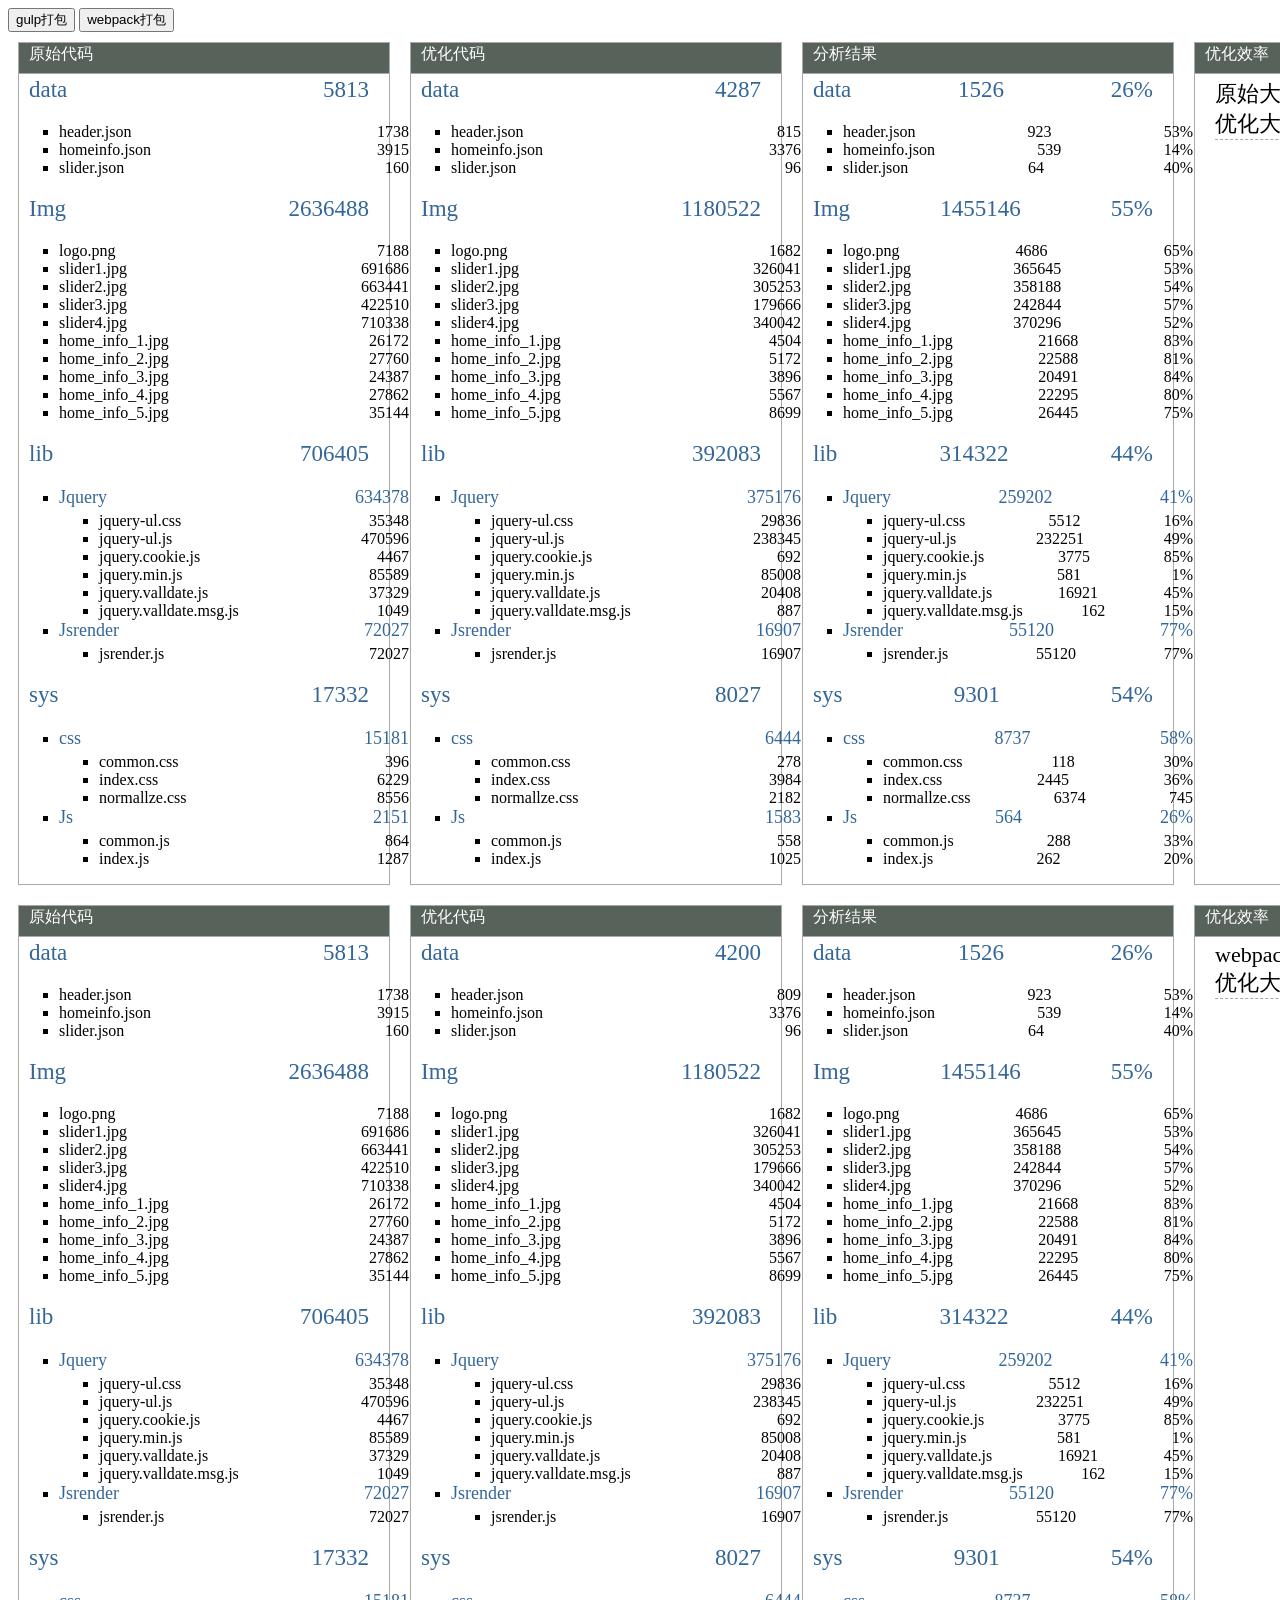
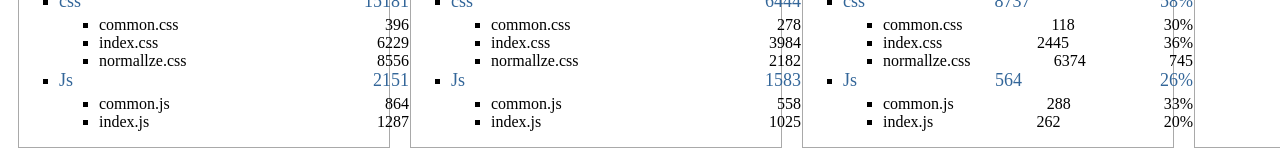
==== 实验11/2021212205093.html @ b8ae9e36 "Add files via upload" ====
<!DOCTYPE html>
<html lang="en">
<head>
	<meta charset="utf-8">
	<meta http-equiv="X-UA-Compatible" content="IE=edge">
	<meta name="viewport" content="width=device-width, initial-scale=1">
	<title>web作业</title>
	<!-- 新 Bootstrap 核心 CSS 文件 -->
	<link href="https://cdn.staticfile.org/twitter-bootstrap/3.3.7/css/bootstrap.min.css" rel="stylesheet">
	<!-- 自己的样式表 -->
	<link href="css/index.css" rel="stylesheet">
		
	<!-- jQuery文件。务必在bootstrap.min.js 之前引入 -->
	<script src="https://cdn.staticfile.org/jquery/2.1.1/jquery.min.js"></script>
		
	<!-- 最新的 Bootstrap 核心 JavaScript 文件 -->
	<script src="https://cdn.staticfile.org/twitter-bootstrap/3.3.7/js/bootstrap.min.js"></script>

</head>
<body>
	<div class="container">
			<div class="row">
				<button class="btn1 col-md-6 col-xs-6" id="m-btn">gulp打包</button>
		         <button class="btn2 col-md-6 col-xs-6" id="m-btn">webpack打包</button>
			</div>
		</div>
   <div class="g-index lab1">
   	    <!-- 原始代码 -->
   		<div class="m-index">
   			<div class="tl">
   				<p>原始代码</p>
   			</div>
   			<!-- data -->
   			<p class="mulu-tl">
   				<span>data</span>
   				<span>5813</span>
   			</p>
   			<ul class="mulu-1">
   				<li>
   					<span>header.json</span>
   					<span>1738</span>
   				</li>
   				<li>
  					<span>homeinfo.json</span>
  					<span>3915</span>
   				</li>
   				<li>
   					<span>slider.json</span>
  					<span>160</span>
   				</li>
   			</ul>
   			<!-- img -->
   			<p class="mulu-tl">
   				<span>Img</span>
   				<span>2636488</span>
   			</p>
   			<ul class="mulu-1">
   				<li>
   					<span>logo.png</span>
   					<span>7188</span>
   				</li>
   				<li>
  					<span>slider1.jpg</span>
  					<span>691686</span>
   				</li>
   				<li>
   					<span>slider2.jpg</span>
  					<span>663441</span>
   				</li>
   				<li>
  					<span>slider3.jpg</span>
  					<span>422510</span>
   				</li>
   				<li>
   					<span>slider4.jpg</span>
  					<span>710338</span>
   				</li>
   				<li>
  					<span>home_info_1.jpg</span>
  					<span>26172</span>
   				</li>
   				<li>
   					<span>home_info_2.jpg</span>
  					<span>27760</span>
   				</li>
   				<li>
   					<span>home_info_3.jpg</span>
  					<span>24387</span>
   				</li>
   				<li>
   					<span>home_info_4.jpg</span>
  					<span>27862</span>
   				</li>
   				<li>
   					<span>home_info_5.jpg</span>
  					<span>35144</span>
   				</li>
   			</ul>
   			<!-- lib -->
   			<p class="mulu-tl">
   				<span>lib</span>
   				<span>706405</span>
   			</p>
   			<!-- jquery -->
   			<ul class="mulu-1">   
   				<li>
   					<p class="mulu-tl2">
   					<span>Jquery</span>
   					<span>634378</span>
   					</p>
   				 <ul class="mulu-2">
   					<li>
   						<span>jquery-ul.css</span>
  						<span>35348</span>
   					</li>
   					<li>
   						<span>jquery-ul.js</span>
  						<span>470596</span>
   					</li>
   					<li>
   						<span>jquery.cookie.js</span>
  						<span>4467</span>
   					</li>
   					<li>
   						<span>jquery.min.js</span>
  						<span>85589</span>
   					</li>
   					<li>
   						<span>jquery.valldate.js</span>
  						<span>37329</span>
   					</li>
   					<li>
   						<span>jquery.valldate.msg.js</span>
  						<span>1049</span>
   					</li>
   				  </ul>
   				</li>
   				<li>
   					<!-- jsrender -->
   					<p class="mulu-tl2">
   						<span>Jsrender</span>
  						<span>72027</span>
   					</p>
   					<ul class="mulu-2">
   						<li>
   							<span>jsrender.js</span>
  							<span>72027</span>
   						</li>
   					</ul>
  					
   				</li>
   			</ul>
   			<!-- sys -->
   			<p class="mulu-tl">
   				<span>sys</span>
   				<span>17332</span>
   			</p>
   			<!-- css -->
   			<ul class="mulu-1">   
   				<li>
   					<p class="mulu-tl2">
   					<span>css</span>
   					<span>15181</span>
   					</p>
   				 <ul class="mulu-2">
   					<li>
   						<span>common.css</span>
  						<span>396</span>
   					</li>
   					<li>
   						<span>index.css</span>
  						<span>6229</span>
   					</li>
   					<li>
   						<span>normallze.css</span>
  						<span>8556</span>
   					</li>
   				  </ul>
   				</li>
   				<li>
   				<!-- js -->
   					<p class="mulu-tl2">
   						<span>Js</span>
  						<span>2151</span>
   					</p>
   					<ul class="mulu-2">
   						<li>
   							<span>common.js</span>
  							<span>864</span>
   						</li>
   						<li>
   							<span>index.js</span>
  							<span>1287</span>
   						</li>
   					</ul>
  					
   				</li>
   			</ul>
   		</div>
   		<!-- 优化代码 -->
   		<div class="m-index">
   			<div class="tl">
   				<p>优化代码</p>
   			</div>
   			<!-- data -->
   			<p class="mulu-tl">
   				<span>data</span>
   				<span>4287</span>
   			</p>
   			<ul class="mulu-1">
   				<li>
   					<span>header.json</span>
   					<span>815</span>
   				</li>
   				<li>
  					<span>homeinfo.json</span>
  					<span>3376</span>
   				</li>
   				<li>
   					<span>slider.json</span>
  					<span>96</span>
   				</li>
   			</ul>
   			<!-- img -->
   			<p class="mulu-tl">
   				<span>Img</span>
   				<span>1180522</span>
   			</p>
   			<ul class="mulu-1">
   				<li>
   					<span>logo.png</span>
   					<span>1682</span>
   				</li>
   				<li>
  					<span>slider1.jpg</span>
  					<span>326041</span>
   				</li>
   				<li>
   					<span>slider2.jpg</span>
  					<span>305253</span>
   				</li>
   				<li>
  					<span>slider3.jpg</span>
  					<span>179666</span>
   				</li>
   				<li>
   					<span>slider4.jpg</span>
  					<span>340042</span>
   				</li>
   				<li>
  					<span>home_info_1.jpg</span>
  					<span>4504</span>
   				</li>
   				<li>
   					<span>home_info_2.jpg</span>
  					<span>5172</span>
   				</li>
   				<li>
   					<span>home_info_3.jpg</span>
  					<span>3896</span>
   				</li>
   				<li>
   					<span>home_info_4.jpg</span>
  					<span>5567</span>
   				</li>
   				<li>
   					<span>home_info_5.jpg</span>
  					<span>8699</span>
   				</li>
   			</ul>
   			<!-- lib -->
   			<p class="mulu-tl">
   				<span>lib</span>
   				<span>392083</span>
   			</p>
   			<!-- jquery -->
   			<ul class="mulu-1">   
   				<li>
   					<p class="mulu-tl2">
   					<span>Jquery</span>
   					<span>375176</span>
   					</p>
   				 <ul class="mulu-2">
   					<li>
   						<span>jquery-ul.css</span>
  						<span>29836</span>
   					</li>
   					<li>
   						<span>jquery-ul.js</span>
  						<span>238345</span>
   					</li>
   					<li>
   						<span>jquery.cookie.js</span>
  						<span>692</span>
   					</li>
   					<li>
   						<span>jquery.min.js</span>
  						<span>85008</span>
   					</li>
   					<li>
   						<span>jquery.valldate.js</span>
  						<span>20408</span>
   					</li>
   					<li>
   						<span>jquery.valldate.msg.js</span>
  						<span>887</span>
   					</li>
   				  </ul>
   				</li>
   				<li>
   					<!-- jsrender -->
   					<p class="mulu-tl2">
   						<span>Jsrender</span>
  						<span>16907</span>
   					</p>
   					<ul class="mulu-2">
   						<li>
   							<span>jsrender.js</span>
  							<span>16907</span>
   						</li>
   					</ul>
  					
   				</li>
   			</ul>
   			<!-- sys -->
   			<p class="mulu-tl">
   				<span>sys</span>
   				<span>8027</span>
   			</p>
   			<!-- css -->
   			<ul class="mulu-1">   
   				<li>
   					<p class="mulu-tl2">
   					<span>css</span>
   					<span>6444</span>
   					</p>
   				 <ul class="mulu-2">
   					<li>
   						<span>common.css</span>
  						<span>278</span>
   					</li>
   					<li>
   						<span>index.css</span>
  						<span>3984</span>
   					</li>
   					<li>
   						<span>normallze.css</span>
  						<span>2182</span>
   					</li>
   				  </ul>
   				</li>
   				<li>
   				<!-- js -->
   					<p class="mulu-tl2">
   						<span>Js</span>
  						<span>1583</span>
   					</p>
   					<ul class="mulu-2">
   						<li>
   							<span>common.js</span>
  							<span>558</span>
   						</li>
   						<li>
   							<span>index.js</span>
  							<span>1025</span>
   						</li>
   					</ul>
  					
   				</li>
   			</ul>
   		</div>
   		<div class="m-index">
   			<div class="tl">
   				<p>分析结果</p>
   			</div>
   			<!-- data -->
   			<p class="mulu-tl">
   				<span>data</span>
   				<span>1526</span>
   				<span>26%</span>
   			</p>
   			<ul class="mulu-1">
   				<li>
   					<span>header.json</span>
  					<span>923</span>
  					<span>53%</span>
   				</li>
   				<li>
  					<span>homeinfo.json</span>
  					<span>539</span>
  					<span>14%</span>
   				</li>
   				<li>
   					<span>slider.json</span>
  					<span>64</span>
  					<span>40%</span>
   				</li>
   			</ul>
   			<!-- img -->
   			<p class="mulu-tl">
   				<span>Img</span>
   				<span>1455146</span>
   				<span>55%</span>
   			</p>
   			<ul class="mulu-1">
   				<li>
   					<span>logo.png</span>
   					<span>4686</span>
   					<span>65%</span>
   				</li>
   				<li>
  					<span>slider1.jpg</span>
  					<span>365645</span>
  					<span>53%</span>
   				</li>
   				<li>
   					<span>slider2.jpg</span>
  					<span>358188</span>
  					<span>54%</span>
   				</li>
   				<li>
  					<span>slider3.jpg</span>
  					<span>242844</span>
  					<span>57%</span>
   				</li>
   				<li>
   					<span>slider4.jpg</span>
  					<span>370296</span>
  					<span>52%</span>
   				</li>
   				<li>
  					<span>home_info_1.jpg</span>
  					<span>21668</span>
  					<span>83%</span>
   				</li>
   				<li>
   					<span>home_info_2.jpg</span>
  					<span>22588</span>
  					<span>81%</span>
   				</li>
   				<li>
   					<span>home_info_3.jpg</span>
  					<span>20491</span>
  					<span>84%</span>
   				</li>
   				<li>
   					<span>home_info_4.jpg</span>
  					<span>22295</span>
  					<span>80%</span>
   				</li>
   				<li>
   					<span>home_info_5.jpg</span>
  					<span>26445</span>
  					<span>75%</span>
   				</li>
   			</ul>
   			<!-- lib -->
   			<p class="mulu-tl">
   				<span>lib</span>
   				<span>314322</span>
   				<span>44%</span>
   			</p>
   			<!-- jquery -->
   			<ul class="mulu-1">   
   				<li>
   					<p class="mulu-tl2">
   					<span>Jquery</span>
   					<span>259202</span>
   					<span>41%</span>
   					</p>
   				 <ul class="mulu-2">
   					<li>
   						<span>jquery-ul.css</span>
  						<span>5512</span>
  						<span>16%</span>
   					</li>
   					<li>
   						<span>jquery-ul.js</span>
  						<span>232251</span>
  						<span>49%</span>
   					</li>
   					<li>
   						<span>jquery.cookie.js</span>
  						<span>3775</span>
  						<span>85%</span>
   					</li>
   					<li>
   						<span>jquery.min.js</span>
  						<span>581</span>
  						<span>1%</span>
   					</li>
   					<li>
   						<span>jquery.valldate.js</span>
  						<span>16921</span>
  						<span>45%</span>
   					</li>
   					<li>
   						<span>jquery.valldate.msg.js</span>
  						<span>162</span>
  						<span>15%</span>
   					</li>
   				  </ul>
   				</li>
   				<li>
   					<!-- jsrender -->
   					<p class="mulu-tl2">
   						<span>Jsrender</span>
  						<span>55120</span>
  						<span>77%</span>
   					</p>
   					<ul class="mulu-2">
   						<li>
   							<span>jsrender.js</span>
  							<span>55120</span>
  							<span>77%</span>
   						</li>
   					</ul>
  					
   				</li>
   			</ul>
   			<!-- sys -->
   			<p class="mulu-tl">
   				<span>sys</span>
   				<span>9301</span>
   				<span>54%</span>
   			</p>
   			<!-- css -->
   			<ul class="mulu-1">   
   				<li>
   					<p class="mulu-tl2">
   					<span>css</span>
   					<span>8737</span>
   					<span>58%</span>
   					</p>
   				 <ul class="mulu-2">
   					<li>
   						<span>common.css</span>
  						<span>118</span>
  						<span>30%</span>
   					</li>
   					<li>
   						<span>index.css</span>
  						<span>2445</span>
  						<span>36%</span>
   					</li>
   					<li>
   						<span>normallze.css</span>
  						<span>6374</span>
  						<span>745</span>
   					</li>
   				  </ul>
   				</li>
   				<li>
   				<!-- js -->
   					<p class="mulu-tl2">
   						<span>Js</span>
  						<span>564</span>
  						<span>26%</span>
   					</p>
   					<ul class="mulu-2">
   						<li>
   							<span>common.js</span>
  							<span>288</span>
  							<span>33%</span>
   						</li>
   						<li>
   							<span>index.js</span>
  							<span>262</span>
  							<span>20%</span>
   						</li>
   					</ul>
  					
   				</li>
   			</ul>
   		</div>
   		<div class="m-index">
   			<div class="tl">
   				<p>优化效率</p>
   			</div>
   			<div class="duibi">
   				<div>
   					<span>原始大小</span>
   					<span>3368819</span>
   				</div>
   				<div>
   					<span>优化大小</span>
   					<span>1587775</span>
   				</div>
   			</div>
   			<div class="baifenbi">
   				<p>53%</p>
   			</div>
   		</div>
   </div>
    <div class="g-index lab2">
   	    <!-- 原始代码 -->
   		<div class="m-index">
   			<div class="tl">
   				<p>原始代码</p>
   			</div>
   			<!-- data -->
   			<p class="mulu-tl">
   				<span>data</span>
   				<span>5813</span>
   			</p>
   			<ul class="mulu-1">
   				<li>
   					<span>header.json</span>
   					<span>1738</span>
   				</li>
   				<li>
  					<span>homeinfo.json</span>
  					<span>3915</span>
   				</li>
   				<li>
   					<span>slider.json</span>
  					<span>160</span>
   				</li>
   			</ul>
   			<!-- img -->
   			<p class="mulu-tl">
   				<span>Img</span>
   				<span>2636488</span>
   			</p>
   			<ul class="mulu-1">
   				<li>
   					<span>logo.png</span>
   					<span>7188</span>
   				</li>
   				<li>
  					<span>slider1.jpg</span>
  					<span>691686</span>
   				</li>
   				<li>
   					<span>slider2.jpg</span>
  					<span>663441</span>
   				</li>
   				<li>
  					<span>slider3.jpg</span>
  					<span>422510</span>
   				</li>
   				<li>
   					<span>slider4.jpg</span>
  					<span>710338</span>
   				</li>
   				<li>
  					<span>home_info_1.jpg</span>
  					<span>26172</span>
   				</li>
   				<li>
   					<span>home_info_2.jpg</span>
  					<span>27760</span>
   				</li>
   				<li>
   					<span>home_info_3.jpg</span>
  					<span>24387</span>
   				</li>
   				<li>
   					<span>home_info_4.jpg</span>
  					<span>27862</span>
   				</li>
   				<li>
   					<span>home_info_5.jpg</span>
  					<span>35144</span>
   				</li>
   			</ul>
   			<!-- lib -->
   			<p class="mulu-tl">
   				<span>lib</span>
   				<span>706405</span>
   			</p>
   			<!-- jquery -->
   			<ul class="mulu-1">   
   				<li>
   					<p class="mulu-tl2">
   					<span>Jquery</span>
   					<span>634378</span>
   					</p>
   				 <ul class="mulu-2">
   					<li>
   						<span>jquery-ul.css</span>
  						<span>35348</span>
   					</li>
   					<li>
   						<span>jquery-ul.js</span>
  						<span>470596</span>
   					</li>
   					<li>
   						<span>jquery.cookie.js</span>
  						<span>4467</span>
   					</li>
   					<li>
   						<span>jquery.min.js</span>
  						<span>85589</span>
   					</li>
   					<li>
   						<span>jquery.valldate.js</span>
  						<span>37329</span>
   					</li>
   					<li>
   						<span>jquery.valldate.msg.js</span>
  						<span>1049</span>
   					</li>
   				  </ul>
   				</li>
   				<li>
   					<!-- jsrender -->
   					<p class="mulu-tl2">
   						<span>Jsrender</span>
  						<span>72027</span>
   					</p>
   					<ul class="mulu-2">
   						<li>
   							<span>jsrender.js</span>
  							<span>72027</span>
   						</li>
   					</ul>
  					
   				</li>
   			</ul>
   			<!-- sys -->
   			<p class="mulu-tl">
   				<span>sys</span>
   				<span>17332</span>
   			</p>
   			<!-- css -->
   			<ul class="mulu-1">   
   				<li>
   					<p class="mulu-tl2">
   					<span>css</span>
   					<span>15181</span>
   					</p>
   				 <ul class="mulu-2">
   					<li>
   						<span>common.css</span>
  						<span>396</span>
   					</li>
   					<li>
   						<span>index.css</span>
  						<span>6229</span>
   					</li>
   					<li>
   						<span>normallze.css</span>
  						<span>8556</span>
   					</li>
   				  </ul>
   				</li>
   				<li>
   				<!-- js -->
   					<p class="mulu-tl2">
   						<span>Js</span>
  						<span>2151</span>
   					</p>
   					<ul class="mulu-2">
   						<li>
   							<span>common.js</span>
  							<span>864</span>
   						</li>
   						<li>
   							<span>index.js</span>
  							<span>1287</span>
   						</li>
   					</ul>
  					
   				</li>
   			</ul>
   		</div>
   		<!-- 优化代码 -->
   		<div class="m-index">
   			<div class="tl">
   				<p>优化代码</p>
   			</div>
   			<!-- data -->
   			<p class="mulu-tl">
   				<span>data</span>
   				<span>4200</span>
   			</p>
   			<ul class="mulu-1">
   				<li>
   					<span>header.json</span>
   					<span>809</span>
   				</li>
   				<li>
  					<span>homeinfo.json</span>
  					<span>3376</span>
   				</li>
   				<li>
   					<span>slider.json</span>
  					<span>96</span>
   				</li>
   			</ul>
   			<!-- img -->
   			<p class="mulu-tl">
   				<span>Img</span>
   				<span>1180522</span>
   			</p>
   			<ul class="mulu-1">
   				<li>
   					<span>logo.png</span>
   					<span>1682</span>
   				</li>
   				<li>
  					<span>slider1.jpg</span>
  					<span>326041</span>
   				</li>
   				<li>
   					<span>slider2.jpg</span>
  					<span>305253</span>
   				</li>
   				<li>
  					<span>slider3.jpg</span>
  					<span>179666</span>
   				</li>
   				<li>
   					<span>slider4.jpg</span>
  					<span>340042</span>
   				</li>
   				<li>
  					<span>home_info_1.jpg</span>
  					<span>4504</span>
   				</li>
   				<li>
   					<span>home_info_2.jpg</span>
  					<span>5172</span>
   				</li>
   				<li>
   					<span>home_info_3.jpg</span>
  					<span>3896</span>
   				</li>
   				<li>
   					<span>home_info_4.jpg</span>
  					<span>5567</span>
   				</li>
   				<li>
   					<span>home_info_5.jpg</span>
  					<span>8699</span>
   				</li>
   			</ul>
   			<!-- lib -->
   			<p class="mulu-tl">
   				<span>lib</span>
   				<span>392083</span>
   			</p>
   			<!-- jquery -->
   			<ul class="mulu-1">   
   				<li>
   					<p class="mulu-tl2">
   					<span>Jquery</span>
   					<span>375176</span>
   					</p>
   				 <ul class="mulu-2">
   					<li>
   						<span>jquery-ul.css</span>
  						<span>29836</span>
   					</li>
   					<li>
   						<span>jquery-ul.js</span>
  						<span>238345</span>
   					</li>
   					<li>
   						<span>jquery.cookie.js</span>
  						<span>692</span>
   					</li>
   					<li>
   						<span>jquery.min.js</span>
  						<span>85008</span>
   					</li>
   					<li>
   						<span>jquery.valldate.js</span>
  						<span>20408</span>
   					</li>
   					<li>
   						<span>jquery.valldate.msg.js</span>
  						<span>887</span>
   					</li>
   				  </ul>
   				</li>
   				<li>
   					<!-- jsrender -->
   					<p class="mulu-tl2">
   						<span>Jsrender</span>
  						<span>16907</span>
   					</p>
   					<ul class="mulu-2">
   						<li>
   							<span>jsrender.js</span>
  							<span>16907</span>
   						</li>
   					</ul>
  					
   				</li>
   			</ul>
   			<!-- sys -->
   			<p class="mulu-tl">
   				<span>sys</span>
   				<span>8027</span>
   			</p>
   			<!-- css -->
   			<ul class="mulu-1">   
   				<li>
   					<p class="mulu-tl2">
   					<span>css</span>
   					<span>6444</span>
   					</p>
   				 <ul class="mulu-2">
   					<li>
   						<span>common.css</span>
  						<span>278</span>
   					</li>
   					<li>
   						<span>index.css</span>
  						<span>3984</span>
   					</li>
   					<li>
   						<span>normallze.css</span>
  						<span>2182</span>
   					</li>
   				  </ul>
   				</li>
   				<li>
   				<!-- js -->
   					<p class="mulu-tl2">
   						<span>Js</span>
  						<span>1583</span>
   					</p>
   					<ul class="mulu-2">
   						<li>
   							<span>common.js</span>
  							<span>558</span>
   						</li>
   						<li>
   							<span>index.js</span>
  							<span>1025</span>
   						</li>
   					</ul>
  					
   				</li>
   			</ul>
   		</div>
   		<div class="m-index">
   			<div class="tl">
   				<p>分析结果</p>
   			</div>
   			<!-- data -->
   			<p class="mulu-tl">
   				<span>data</span>
   				<span>1526</span>
   				<span>26%</span>
   			</p>
   			<ul class="mulu-1">
   				<li>
   					<span>header.json</span>
  					<span>923</span>
  					<span>53%</span>
   				</li>
   				<li>
  					<span>homeinfo.json</span>
  					<span>539</span>
  					<span>14%</span>
   				</li>
   				<li>
   					<span>slider.json</span>
  					<span>64</span>
  					<span>40%</span>
   				</li>
   			</ul>
   			<!-- img -->
   			<p class="mulu-tl">
   				<span>Img</span>
   				<span>1455146</span>
   				<span>55%</span>
   			</p>
   			<ul class="mulu-1">
   				<li>
   					<span>logo.png</span>
   					<span>4686</span>
   					<span>65%</span>
   				</li>
   				<li>
  					<span>slider1.jpg</span>
  					<span>365645</span>
  					<span>53%</span>
   				</li>
   				<li>
   					<span>slider2.jpg</span>
  					<span>358188</span>
  					<span>54%</span>
   				</li>
   				<li>
  					<span>slider3.jpg</span>
  					<span>242844</span>
  					<span>57%</span>
   				</li>
   				<li>
   					<span>slider4.jpg</span>
  					<span>370296</span>
  					<span>52%</span>
   				</li>
   				<li>
  					<span>home_info_1.jpg</span>
  					<span>21668</span>
  					<span>83%</span>
   				</li>
   				<li>
   					<span>home_info_2.jpg</span>
  					<span>22588</span>
  					<span>81%</span>
   				</li>
   				<li>
   					<span>home_info_3.jpg</span>
  					<span>20491</span>
  					<span>84%</span>
   				</li>
   				<li>
   					<span>home_info_4.jpg</span>
  					<span>22295</span>
  					<span>80%</span>
   				</li>
   				<li>
   					<span>home_info_5.jpg</span>
  					<span>26445</span>
  					<span>75%</span>
   				</li>
   			</ul>
   			<!-- lib -->
   			<p class="mulu-tl">
   				<span>lib</span>
   				<span>314322</span>
   				<span>44%</span>
   			</p>
   			<!-- jquery -->
   			<ul class="mulu-1">   
   				<li>
   					<p class="mulu-tl2">
   					<span>Jquery</span>
   					<span>259202</span>
   					<span>41%</span>
   					</p>
   				 <ul class="mulu-2">
   					<li>
   						<span>jquery-ul.css</span>
  						<span>5512</span>
  						<span>16%</span>
   					</li>
   					<li>
   						<span>jquery-ul.js</span>
  						<span>232251</span>
  						<span>49%</span>
   					</li>
   					<li>
   						<span>jquery.cookie.js</span>
  						<span>3775</span>
  						<span>85%</span>
   					</li>
   					<li>
   						<span>jquery.min.js</span>
  						<span>581</span>
  						<span>1%</span>
   					</li>
   					<li>
   						<span>jquery.valldate.js</span>
  						<span>16921</span>
  						<span>45%</span>
   					</li>
   					<li>
   						<span>jquery.valldate.msg.js</span>
  						<span>162</span>
  						<span>15%</span>
   					</li>
   				  </ul>
   				</li>
   				<li>
   					<!-- jsrender -->
   					<p class="mulu-tl2">
   						<span>Jsrender</span>
  						<span>55120</span>
  						<span>77%</span>
   					</p>
   					<ul class="mulu-2">
   						<li>
   							<span>jsrender.js</span>
  							<span>55120</span>
  							<span>77%</span>
   						</li>
   					</ul>
  					
   				</li>
   			</ul>
   			<!-- sys -->
   			<p class="mulu-tl">
   				<span>sys</span>
   				<span>9301</span>
   				<span>54%</span>
   			</p>
   			<!-- css -->
   			<ul class="mulu-1">   
   				<li>
   					<p class="mulu-tl2">
   					<span>css</span>
   					<span>8737</span>
   					<span>58%</span>
   					</p>
   				 <ul class="mulu-2">
   					<li>
   						<span>common.css</span>
  						<span>118</span>
  						<span>30%</span>
   					</li>
   					<li>
   						<span>index.css</span>
  						<span>2445</span>
  						<span>36%</span>
   					</li>
   					<li>
   						<span>normallze.css</span>
  						<span>6374</span>
  						<span>745</span>
   					</li>
   				  </ul>
   				</li>
   				<li>
   				<!-- js -->
   					<p class="mulu-tl2">
   						<span>Js</span>
  						<span>564</span>
  						<span>26%</span>
   					</p>
   					<ul class="mulu-2">
   						<li>
   							<span>common.js</span>
  							<span>288</span>
  							<span>33%</span>
   						</li>
   						<li>
   							<span>index.js</span>
  							<span>262</span>
  							<span>20%</span>
   						</li>
   					</ul>
  					
   				</li>
   			</ul>
   		</div>
   		<div class="m-index">
   			<div class="tl">
   				<p>优化效率</p>
   			</div>
   			<div class="duibi">
   				<div>
   					<span>webpack</span>
   					<span>3368819</span>
   				</div>
   				<div>
   					<span>优化大小</span>
   					<span>158756</span>
   				</div>
   			</div>
   			<div class="baifenbi">
   				<p>59%</p>
   			</div>
   		</div>
   </div>
    <script src="js/index.js"></script>
</body>
</html>
---- 实验11/css/index.css ----
@charset "UTF-8";
/**
 * 
 * @authors Your Name (you@example.org)
 * @date    2022-02-28 09:40:08
 * @version $Id$
 */

/*从上到下优先级递减*/

.g-index{
    display: flex;
    flex-direction: row;
}

.g-index>div{
    display: flex;
    flex-direction: column;
    width: 370px;
    border: 1px solid darkgrey;
    margin: 10px;
}

.tl{
    display: flex;
    align-items: center;
    height: 30px;
    color: white;
    background-color: #57625A;
    border-bottom: 1px solid darkgrey;
}

.tl>p{
    margin-left: 10px;
    margin-top: 8px;
}
.mulu-tl{
    height: 0px;
    width: 340px;
    margin: 3px 0 30px 10px;
    color: #336699;
    font-size: 23px;
    text-align-last: justify;
}



.mulu-tl2{
    margin-top: 0px;
    margin-bottom: 25px;
    height: 0px;
    color: #336699;
    font-size: 18px;
    text-align-last: justify;
}

ul.mulu-1{
    list-style-type:square;
    text-align-last: justify;
    width: 350px;
}



.mulu-2{
    list-style-type:square;
    text-align-last: justify;
    width: 310px;
}


.duibi{
    width: 300px;
    margin: 5px 0 0 20px;
    border-bottom: dashed 1px darkgrey;
    display: flex;
    flex-direction: column;
    align-items: center;/*垂直方向的对齐方式*/
    justify-content: center;/*默认从左到右居中。这里从上到下*/
}
.duibi>div{
    width: 300px;
    display: flex;
    justify-content: space-between;
}
.duibi>div>span{
    font-size: 22px;
}
.baifenbi>p{
    font-size: 60px;
    color: red;
    margin: 5px 0 0 210px;
}
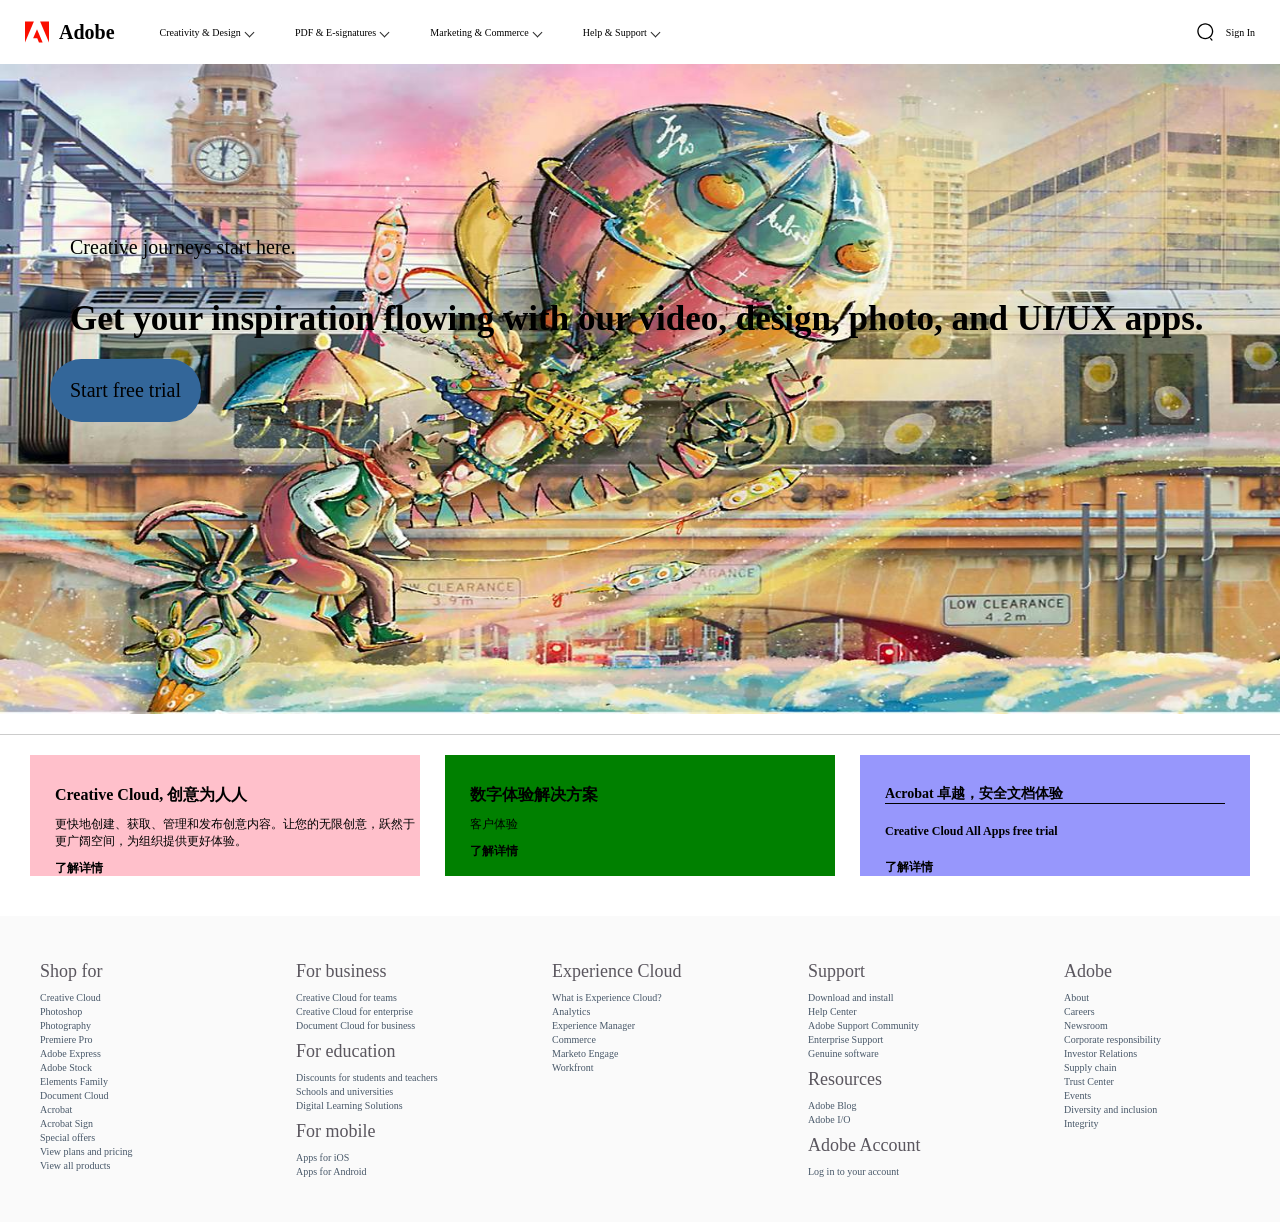
==== commit 915dc3f9: "Add files via upload" ====
--- a/实验11/2021212205093.html
+++ b/实验11/2021212205093.html
@@ -1,1165 +1,181 @@
 <!DOCTYPE html>
 <html lang="en">
 <head>
-	<meta charset="utf-8">
-	<meta http-equiv="X-UA-Compatible" content="IE=edge">
-	<meta name="viewport" content="width=device-width, initial-scale=1">
-	<title>web作业</title>
-	<!-- 新 Bootstrap 核心 CSS 文件 -->
-	<link href="https://cdn.staticfile.org/twitter-bootstrap/3.3.7/css/bootstrap.min.css" rel="stylesheet">
-	<!-- 自己的样式表 -->
-	<link href="css/index.css" rel="stylesheet">
-		
-	<!-- jQuery文件。务必在bootstrap.min.js 之前引入 -->
-	<script src="https://cdn.staticfile.org/jquery/2.1.1/jquery.min.js"></script>
-		
-	<!-- 最新的 Bootstrap 核心 JavaScript 文件 -->
-	<script src="https://cdn.staticfile.org/twitter-bootstrap/3.3.7/js/bootstrap.min.js"></script>
-
+    <meta charset="UTF-8">
+    <link href="css/index.css" rel="stylesheet">
+    <meta name="viewport" content="width=device-width, initial-scale=1.0">
+    <title>myadobe</title>
 </head>
 <body>
-	<div class="container">
-			<div class="row">
-				<button class="btn1 col-md-6 col-xs-6" id="m-btn">gulp打包</button>
-		         <button class="btn2 col-md-6 col-xs-6" id="m-btn">webpack打包</button>
-			</div>
-		</div>
-   <div class="g-index lab1">
-   	    <!-- 原始代码 -->
-   		<div class="m-index">
-   			<div class="tl">
-   				<p>原始代码</p>
-   			</div>
-   			<!-- data -->
-   			<p class="mulu-tl">
-   				<span>data</span>
-   				<span>5813</span>
-   			</p>
-   			<ul class="mulu-1">
-   				<li>
-   					<span>header.json</span>
-   					<span>1738</span>
-   				</li>
-   				<li>
-  					<span>homeinfo.json</span>
-  					<span>3915</span>
-   				</li>
-   				<li>
-   					<span>slider.json</span>
-  					<span>160</span>
-   				</li>
-   			</ul>
-   			<!-- img -->
-   			<p class="mulu-tl">
-   				<span>Img</span>
-   				<span>2636488</span>
-   			</p>
-   			<ul class="mulu-1">
-   				<li>
-   					<span>logo.png</span>
-   					<span>7188</span>
-   				</li>
-   				<li>
-  					<span>slider1.jpg</span>
-  					<span>691686</span>
-   				</li>
-   				<li>
-   					<span>slider2.jpg</span>
-  					<span>663441</span>
-   				</li>
-   				<li>
-  					<span>slider3.jpg</span>
-  					<span>422510</span>
-   				</li>
-   				<li>
-   					<span>slider4.jpg</span>
-  					<span>710338</span>
-   				</li>
-   				<li>
-  					<span>home_info_1.jpg</span>
-  					<span>26172</span>
-   				</li>
-   				<li>
-   					<span>home_info_2.jpg</span>
-  					<span>27760</span>
-   				</li>
-   				<li>
-   					<span>home_info_3.jpg</span>
-  					<span>24387</span>
-   				</li>
-   				<li>
-   					<span>home_info_4.jpg</span>
-  					<span>27862</span>
-   				</li>
-   				<li>
-   					<span>home_info_5.jpg</span>
-  					<span>35144</span>
-   				</li>
-   			</ul>
-   			<!-- lib -->
-   			<p class="mulu-tl">
-   				<span>lib</span>
-   				<span>706405</span>
-   			</p>
-   			<!-- jquery -->
-   			<ul class="mulu-1">   
-   				<li>
-   					<p class="mulu-tl2">
-   					<span>Jquery</span>
-   					<span>634378</span>
-   					</p>
-   				 <ul class="mulu-2">
-   					<li>
-   						<span>jquery-ul.css</span>
-  						<span>35348</span>
-   					</li>
-   					<li>
-   						<span>jquery-ul.js</span>
-  						<span>470596</span>
-   					</li>
-   					<li>
-   						<span>jquery.cookie.js</span>
-  						<span>4467</span>
-   					</li>
-   					<li>
-   						<span>jquery.min.js</span>
-  						<span>85589</span>
-   					</li>
-   					<li>
-   						<span>jquery.valldate.js</span>
-  						<span>37329</span>
-   					</li>
-   					<li>
-   						<span>jquery.valldate.msg.js</span>
-  						<span>1049</span>
-   					</li>
-   				  </ul>
-   				</li>
-   				<li>
-   					<!-- jsrender -->
-   					<p class="mulu-tl2">
-   						<span>Jsrender</span>
-  						<span>72027</span>
-   					</p>
-   					<ul class="mulu-2">
-   						<li>
-   							<span>jsrender.js</span>
-  							<span>72027</span>
-   						</li>
-   					</ul>
-  					
-   				</li>
-   			</ul>
-   			<!-- sys -->
-   			<p class="mulu-tl">
-   				<span>sys</span>
-   				<span>17332</span>
-   			</p>
-   			<!-- css -->
-   			<ul class="mulu-1">   
-   				<li>
-   					<p class="mulu-tl2">
-   					<span>css</span>
-   					<span>15181</span>
-   					</p>
-   				 <ul class="mulu-2">
-   					<li>
-   						<span>common.css</span>
-  						<span>396</span>
-   					</li>
-   					<li>
-   						<span>index.css</span>
-  						<span>6229</span>
-   					</li>
-   					<li>
-   						<span>normallze.css</span>
-  						<span>8556</span>
-   					</li>
-   				  </ul>
-   				</li>
-   				<li>
-   				<!-- js -->
-   					<p class="mulu-tl2">
-   						<span>Js</span>
-  						<span>2151</span>
-   					</p>
-   					<ul class="mulu-2">
-   						<li>
-   							<span>common.js</span>
-  							<span>864</span>
-   						</li>
-   						<li>
-   							<span>index.js</span>
-  							<span>1287</span>
-   						</li>
-   					</ul>
-  					
-   				</li>
-   			</ul>
-   		</div>
-   		<!-- 优化代码 -->
-   		<div class="m-index">
-   			<div class="tl">
-   				<p>优化代码</p>
-   			</div>
-   			<!-- data -->
-   			<p class="mulu-tl">
-   				<span>data</span>
-   				<span>4287</span>
-   			</p>
-   			<ul class="mulu-1">
-   				<li>
-   					<span>header.json</span>
-   					<span>815</span>
-   				</li>
-   				<li>
-  					<span>homeinfo.json</span>
-  					<span>3376</span>
-   				</li>
-   				<li>
-   					<span>slider.json</span>
-  					<span>96</span>
-   				</li>
-   			</ul>
-   			<!-- img -->
-   			<p class="mulu-tl">
-   				<span>Img</span>
-   				<span>1180522</span>
-   			</p>
-   			<ul class="mulu-1">
-   				<li>
-   					<span>logo.png</span>
-   					<span>1682</span>
-   				</li>
-   				<li>
-  					<span>slider1.jpg</span>
-  					<span>326041</span>
-   				</li>
-   				<li>
-   					<span>slider2.jpg</span>
-  					<span>305253</span>
-   				</li>
-   				<li>
-  					<span>slider3.jpg</span>
-  					<span>179666</span>
-   				</li>
-   				<li>
-   					<span>slider4.jpg</span>
-  					<span>340042</span>
-   				</li>
-   				<li>
-  					<span>home_info_1.jpg</span>
-  					<span>4504</span>
-   				</li>
-   				<li>
-   					<span>home_info_2.jpg</span>
-  					<span>5172</span>
-   				</li>
-   				<li>
-   					<span>home_info_3.jpg</span>
-  					<span>3896</span>
-   				</li>
-   				<li>
-   					<span>home_info_4.jpg</span>
-  					<span>5567</span>
-   				</li>
-   				<li>
-   					<span>home_info_5.jpg</span>
-  					<span>8699</span>
-   				</li>
-   			</ul>
-   			<!-- lib -->
-   			<p class="mulu-tl">
-   				<span>lib</span>
-   				<span>392083</span>
-   			</p>
-   			<!-- jquery -->
-   			<ul class="mulu-1">   
-   				<li>
-   					<p class="mulu-tl2">
-   					<span>Jquery</span>
-   					<span>375176</span>
-   					</p>
-   				 <ul class="mulu-2">
-   					<li>
-   						<span>jquery-ul.css</span>
-  						<span>29836</span>
-   					</li>
-   					<li>
-   						<span>jquery-ul.js</span>
-  						<span>238345</span>
-   					</li>
-   					<li>
-   						<span>jquery.cookie.js</span>
-  						<span>692</span>
-   					</li>
-   					<li>
-   						<span>jquery.min.js</span>
-  						<span>85008</span>
-   					</li>
-   					<li>
-   						<span>jquery.valldate.js</span>
-  						<span>20408</span>
-   					</li>
-   					<li>
-   						<span>jquery.valldate.msg.js</span>
-  						<span>887</span>
-   					</li>
-   				  </ul>
-   				</li>
-   				<li>
-   					<!-- jsrender -->
-   					<p class="mulu-tl2">
-   						<span>Jsrender</span>
-  						<span>16907</span>
-   					</p>
-   					<ul class="mulu-2">
-   						<li>
-   							<span>jsrender.js</span>
-  							<span>16907</span>
-   						</li>
-   					</ul>
-  					
-   				</li>
-   			</ul>
-   			<!-- sys -->
-   			<p class="mulu-tl">
-   				<span>sys</span>
-   				<span>8027</span>
-   			</p>
-   			<!-- css -->
-   			<ul class="mulu-1">   
-   				<li>
-   					<p class="mulu-tl2">
-   					<span>css</span>
-   					<span>6444</span>
-   					</p>
-   				 <ul class="mulu-2">
-   					<li>
-   						<span>common.css</span>
-  						<span>278</span>
-   					</li>
-   					<li>
-   						<span>index.css</span>
-  						<span>3984</span>
-   					</li>
-   					<li>
-   						<span>normallze.css</span>
-  						<span>2182</span>
-   					</li>
-   				  </ul>
-   				</li>
-   				<li>
-   				<!-- js -->
-   					<p class="mulu-tl2">
-   						<span>Js</span>
-  						<span>1583</span>
-   					</p>
-   					<ul class="mulu-2">
-   						<li>
-   							<span>common.js</span>
-  							<span>558</span>
-   						</li>
-   						<li>
-   							<span>index.js</span>
-  							<span>1025</span>
-   						</li>
-   					</ul>
-  					
-   				</li>
-   			</ul>
-   		</div>
-   		<div class="m-index">
-   			<div class="tl">
-   				<p>分析结果</p>
-   			</div>
-   			<!-- data -->
-   			<p class="mulu-tl">
-   				<span>data</span>
-   				<span>1526</span>
-   				<span>26%</span>
-   			</p>
-   			<ul class="mulu-1">
-   				<li>
-   					<span>header.json</span>
-  					<span>923</span>
-  					<span>53%</span>
-   				</li>
-   				<li>
-  					<span>homeinfo.json</span>
-  					<span>539</span>
-  					<span>14%</span>
-   				</li>
-   				<li>
-   					<span>slider.json</span>
-  					<span>64</span>
-  					<span>40%</span>
-   				</li>
-   			</ul>
-   			<!-- img -->
-   			<p class="mulu-tl">
-   				<span>Img</span>
-   				<span>1455146</span>
-   				<span>55%</span>
-   			</p>
-   			<ul class="mulu-1">
-   				<li>
-   					<span>logo.png</span>
-   					<span>4686</span>
-   					<span>65%</span>
-   				</li>
-   				<li>
-  					<span>slider1.jpg</span>
-  					<span>365645</span>
-  					<span>53%</span>
-   				</li>
-   				<li>
-   					<span>slider2.jpg</span>
-  					<span>358188</span>
-  					<span>54%</span>
-   				</li>
-   				<li>
-  					<span>slider3.jpg</span>
-  					<span>242844</span>
-  					<span>57%</span>
-   				</li>
-   				<li>
-   					<span>slider4.jpg</span>
-  					<span>370296</span>
-  					<span>52%</span>
-   				</li>
-   				<li>
-  					<span>home_info_1.jpg</span>
-  					<span>21668</span>
-  					<span>83%</span>
-   				</li>
-   				<li>
-   					<span>home_info_2.jpg</span>
-  					<span>22588</span>
-  					<span>81%</span>
-   				</li>
-   				<li>
-   					<span>home_info_3.jpg</span>
-  					<span>20491</span>
-  					<span>84%</span>
-   				</li>
-   				<li>
-   					<span>home_info_4.jpg</span>
-  					<span>22295</span>
-  					<span>80%</span>
-   				</li>
-   				<li>
-   					<span>home_info_5.jpg</span>
-  					<span>26445</span>
-  					<span>75%</span>
-   				</li>
-   			</ul>
-   			<!-- lib -->
-   			<p class="mulu-tl">
-   				<span>lib</span>
-   				<span>314322</span>
-   				<span>44%</span>
-   			</p>
-   			<!-- jquery -->
-   			<ul class="mulu-1">   
-   				<li>
-   					<p class="mulu-tl2">
-   					<span>Jquery</span>
-   					<span>259202</span>
-   					<span>41%</span>
-   					</p>
-   				 <ul class="mulu-2">
-   					<li>
-   						<span>jquery-ul.css</span>
-  						<span>5512</span>
-  						<span>16%</span>
-   					</li>
-   					<li>
-   						<span>jquery-ul.js</span>
-  						<span>232251</span>
-  						<span>49%</span>
-   					</li>
-   					<li>
-   						<span>jquery.cookie.js</span>
-  						<span>3775</span>
-  						<span>85%</span>
-   					</li>
-   					<li>
-   						<span>jquery.min.js</span>
-  						<span>581</span>
-  						<span>1%</span>
-   					</li>
-   					<li>
-   						<span>jquery.valldate.js</span>
-  						<span>16921</span>
-  						<span>45%</span>
-   					</li>
-   					<li>
-   						<span>jquery.valldate.msg.js</span>
-  						<span>162</span>
-  						<span>15%</span>
-   					</li>
-   				  </ul>
-   				</li>
-   				<li>
-   					<!-- jsrender -->
-   					<p class="mulu-tl2">
-   						<span>Jsrender</span>
-  						<span>55120</span>
-  						<span>77%</span>
-   					</p>
-   					<ul class="mulu-2">
-   						<li>
-   							<span>jsrender.js</span>
-  							<span>55120</span>
-  							<span>77%</span>
-   						</li>
-   					</ul>
-  					
-   				</li>
-   			</ul>
-   			<!-- sys -->
-   			<p class="mulu-tl">
-   				<span>sys</span>
-   				<span>9301</span>
-   				<span>54%</span>
-   			</p>
-   			<!-- css -->
-   			<ul class="mulu-1">   
-   				<li>
-   					<p class="mulu-tl2">
-   					<span>css</span>
-   					<span>8737</span>
-   					<span>58%</span>
-   					</p>
-   				 <ul class="mulu-2">
-   					<li>
-   						<span>common.css</span>
-  						<span>118</span>
-  						<span>30%</span>
-   					</li>
-   					<li>
-   						<span>index.css</span>
-  						<span>2445</span>
-  						<span>36%</span>
-   					</li>
-   					<li>
-   						<span>normallze.css</span>
-  						<span>6374</span>
-  						<span>745</span>
-   					</li>
-   				  </ul>
-   				</li>
-   				<li>
-   				<!-- js -->
-   					<p class="mulu-tl2">
-   						<span>Js</span>
-  						<span>564</span>
-  						<span>26%</span>
-   					</p>
-   					<ul class="mulu-2">
-   						<li>
-   							<span>common.js</span>
-  							<span>288</span>
-  							<span>33%</span>
-   						</li>
-   						<li>
-   							<span>index.js</span>
-  							<span>262</span>
-  							<span>20%</span>
-   						</li>
-   					</ul>
-  					
-   				</li>
-   			</ul>
-   		</div>
-   		<div class="m-index">
-   			<div class="tl">
-   				<p>优化效率</p>
-   			</div>
-   			<div class="duibi">
-   				<div>
-   					<span>原始大小</span>
-   					<span>3368819</span>
-   				</div>
-   				<div>
-   					<span>优化大小</span>
-   					<span>1587775</span>
-   				</div>
-   			</div>
-   			<div class="baifenbi">
-   				<p>53%</p>
-   			</div>
-   		</div>
-   </div>
-    <div class="g-index lab2">
-   	    <!-- 原始代码 -->
-   		<div class="m-index">
-   			<div class="tl">
-   				<p>原始代码</p>
-   			</div>
-   			<!-- data -->
-   			<p class="mulu-tl">
-   				<span>data</span>
-   				<span>5813</span>
-   			</p>
-   			<ul class="mulu-1">
-   				<li>
-   					<span>header.json</span>
-   					<span>1738</span>
-   				</li>
-   				<li>
-  					<span>homeinfo.json</span>
-  					<span>3915</span>
-   				</li>
-   				<li>
-   					<span>slider.json</span>
-  					<span>160</span>
-   				</li>
-   			</ul>
-   			<!-- img -->
-   			<p class="mulu-tl">
-   				<span>Img</span>
-   				<span>2636488</span>
-   			</p>
-   			<ul class="mulu-1">
-   				<li>
-   					<span>logo.png</span>
-   					<span>7188</span>
-   				</li>
-   				<li>
-  					<span>slider1.jpg</span>
-  					<span>691686</span>
-   				</li>
-   				<li>
-   					<span>slider2.jpg</span>
-  					<span>663441</span>
-   				</li>
-   				<li>
-  					<span>slider3.jpg</span>
-  					<span>422510</span>
-   				</li>
-   				<li>
-   					<span>slider4.jpg</span>
-  					<span>710338</span>
-   				</li>
-   				<li>
-  					<span>home_info_1.jpg</span>
-  					<span>26172</span>
-   				</li>
-   				<li>
-   					<span>home_info_2.jpg</span>
-  					<span>27760</span>
-   				</li>
-   				<li>
-   					<span>home_info_3.jpg</span>
-  					<span>24387</span>
-   				</li>
-   				<li>
-   					<span>home_info_4.jpg</span>
-  					<span>27862</span>
-   				</li>
-   				<li>
-   					<span>home_info_5.jpg</span>
-  					<span>35144</span>
-   				</li>
-   			</ul>
-   			<!-- lib -->
-   			<p class="mulu-tl">
-   				<span>lib</span>
-   				<span>706405</span>
-   			</p>
-   			<!-- jquery -->
-   			<ul class="mulu-1">   
-   				<li>
-   					<p class="mulu-tl2">
-   					<span>Jquery</span>
-   					<span>634378</span>
-   					</p>
-   				 <ul class="mulu-2">
-   					<li>
-   						<span>jquery-ul.css</span>
-  						<span>35348</span>
-   					</li>
-   					<li>
-   						<span>jquery-ul.js</span>
-  						<span>470596</span>
-   					</li>
-   					<li>
-   						<span>jquery.cookie.js</span>
-  						<span>4467</span>
-   					</li>
-   					<li>
-   						<span>jquery.min.js</span>
-  						<span>85589</span>
-   					</li>
-   					<li>
-   						<span>jquery.valldate.js</span>
-  						<span>37329</span>
-   					</li>
-   					<li>
-   						<span>jquery.valldate.msg.js</span>
-  						<span>1049</span>
-   					</li>
-   				  </ul>
-   				</li>
-   				<li>
-   					<!-- jsrender -->
-   					<p class="mulu-tl2">
-   						<span>Jsrender</span>
-  						<span>72027</span>
-   					</p>
-   					<ul class="mulu-2">
-   						<li>
-   							<span>jsrender.js</span>
-  							<span>72027</span>
-   						</li>
-   					</ul>
-  					
-   				</li>
-   			</ul>
-   			<!-- sys -->
-   			<p class="mulu-tl">
-   				<span>sys</span>
-   				<span>17332</span>
-   			</p>
-   			<!-- css -->
-   			<ul class="mulu-1">   
-   				<li>
-   					<p class="mulu-tl2">
-   					<span>css</span>
-   					<span>15181</span>
-   					</p>
-   				 <ul class="mulu-2">
-   					<li>
-   						<span>common.css</span>
-  						<span>396</span>
-   					</li>
-   					<li>
-   						<span>index.css</span>
-  						<span>6229</span>
-   					</li>
-   					<li>
-   						<span>normallze.css</span>
-  						<span>8556</span>
-   					</li>
-   				  </ul>
-   				</li>
-   				<li>
-   				<!-- js -->
-   					<p class="mulu-tl2">
-   						<span>Js</span>
-  						<span>2151</span>
-   					</p>
-   					<ul class="mulu-2">
-   						<li>
-   							<span>common.js</span>
-  							<span>864</span>
-   						</li>
-   						<li>
-   							<span>index.js</span>
-  							<span>1287</span>
-   						</li>
-   					</ul>
-  					
-   				</li>
-   			</ul>
-   		</div>
-   		<!-- 优化代码 -->
-   		<div class="m-index">
-   			<div class="tl">
-   				<p>优化代码</p>
-   			</div>
-   			<!-- data -->
-   			<p class="mulu-tl">
-   				<span>data</span>
-   				<span>4200</span>
-   			</p>
-   			<ul class="mulu-1">
-   				<li>
-   					<span>header.json</span>
-   					<span>809</span>
-   				</li>
-   				<li>
-  					<span>homeinfo.json</span>
-  					<span>3376</span>
-   				</li>
-   				<li>
-   					<span>slider.json</span>
-  					<span>96</span>
-   				</li>
-   			</ul>
-   			<!-- img -->
-   			<p class="mulu-tl">
-   				<span>Img</span>
-   				<span>1180522</span>
-   			</p>
-   			<ul class="mulu-1">
-   				<li>
-   					<span>logo.png</span>
-   					<span>1682</span>
-   				</li>
-   				<li>
-  					<span>slider1.jpg</span>
-  					<span>326041</span>
-   				</li>
-   				<li>
-   					<span>slider2.jpg</span>
-  					<span>305253</span>
-   				</li>
-   				<li>
-  					<span>slider3.jpg</span>
-  					<span>179666</span>
-   				</li>
-   				<li>
-   					<span>slider4.jpg</span>
-  					<span>340042</span>
-   				</li>
-   				<li>
-  					<span>home_info_1.jpg</span>
-  					<span>4504</span>
-   				</li>
-   				<li>
-   					<span>home_info_2.jpg</span>
-  					<span>5172</span>
-   				</li>
-   				<li>
-   					<span>home_info_3.jpg</span>
-  					<span>3896</span>
-   				</li>
-   				<li>
-   					<span>home_info_4.jpg</span>
-  					<span>5567</span>
-   				</li>
-   				<li>
-   					<span>home_info_5.jpg</span>
-  					<span>8699</span>
-   				</li>
-   			</ul>
-   			<!-- lib -->
-   			<p class="mulu-tl">
-   				<span>lib</span>
-   				<span>392083</span>
-   			</p>
-   			<!-- jquery -->
-   			<ul class="mulu-1">   
-   				<li>
-   					<p class="mulu-tl2">
-   					<span>Jquery</span>
-   					<span>375176</span>
-   					</p>
-   				 <ul class="mulu-2">
-   					<li>
-   						<span>jquery-ul.css</span>
-  						<span>29836</span>
-   					</li>
-   					<li>
-   						<span>jquery-ul.js</span>
-  						<span>238345</span>
-   					</li>
-   					<li>
-   						<span>jquery.cookie.js</span>
-  						<span>692</span>
-   					</li>
-   					<li>
-   						<span>jquery.min.js</span>
-  						<span>85008</span>
-   					</li>
-   					<li>
-   						<span>jquery.valldate.js</span>
-  						<span>20408</span>
-   					</li>
-   					<li>
-   						<span>jquery.valldate.msg.js</span>
-  						<span>887</span>
-   					</li>
-   				  </ul>
-   				</li>
-   				<li>
-   					<!-- jsrender -->
-   					<p class="mulu-tl2">
-   						<span>Jsrender</span>
-  						<span>16907</span>
-   					</p>
-   					<ul class="mulu-2">
-   						<li>
-   							<span>jsrender.js</span>
-  							<span>16907</span>
-   						</li>
-   					</ul>
-  					
-   				</li>
-   			</ul>
-   			<!-- sys -->
-   			<p class="mulu-tl">
-   				<span>sys</span>
-   				<span>8027</span>
-   			</p>
-   			<!-- css -->
-   			<ul class="mulu-1">   
-   				<li>
-   					<p class="mulu-tl2">
-   					<span>css</span>
-   					<span>6444</span>
-   					</p>
-   				 <ul class="mulu-2">
-   					<li>
-   						<span>common.css</span>
-  						<span>278</span>
-   					</li>
-   					<li>
-   						<span>index.css</span>
-  						<span>3984</span>
-   					</li>
-   					<li>
-   						<span>normallze.css</span>
-  						<span>2182</span>
-   					</li>
-   				  </ul>
-   				</li>
-   				<li>
-   				<!-- js -->
-   					<p class="mulu-tl2">
-   						<span>Js</span>
-  						<span>1583</span>
-   					</p>
-   					<ul class="mulu-2">
-   						<li>
-   							<span>common.js</span>
-  							<span>558</span>
-   						</li>
-   						<li>
-   							<span>index.js</span>
-  							<span>1025</span>
-   						</li>
-   					</ul>
-  					
-   				</li>
-   			</ul>
-   		</div>
-   		<div class="m-index">
-   			<div class="tl">
-   				<p>分析结果</p>
-   			</div>
-   			<!-- data -->
-   			<p class="mulu-tl">
-   				<span>data</span>
-   				<span>1526</span>
-   				<span>26%</span>
-   			</p>
-   			<ul class="mulu-1">
-   				<li>
-   					<span>header.json</span>
-  					<span>923</span>
-  					<span>53%</span>
-   				</li>
-   				<li>
-  					<span>homeinfo.json</span>
-  					<span>539</span>
-  					<span>14%</span>
-   				</li>
-   				<li>
-   					<span>slider.json</span>
-  					<span>64</span>
-  					<span>40%</span>
-   				</li>
-   			</ul>
-   			<!-- img -->
-   			<p class="mulu-tl">
-   				<span>Img</span>
-   				<span>1455146</span>
-   				<span>55%</span>
-   			</p>
-   			<ul class="mulu-1">
-   				<li>
-   					<span>logo.png</span>
-   					<span>4686</span>
-   					<span>65%</span>
-   				</li>
-   				<li>
-  					<span>slider1.jpg</span>
-  					<span>365645</span>
-  					<span>53%</span>
-   				</li>
-   				<li>
-   					<span>slider2.jpg</span>
-  					<span>358188</span>
-  					<span>54%</span>
-   				</li>
-   				<li>
-  					<span>slider3.jpg</span>
-  					<span>242844</span>
-  					<span>57%</span>
-   				</li>
-   				<li>
-   					<span>slider4.jpg</span>
-  					<span>370296</span>
-  					<span>52%</span>
-   				</li>
-   				<li>
-  					<span>home_info_1.jpg</span>
-  					<span>21668</span>
-  					<span>83%</span>
-   				</li>
-   				<li>
-   					<span>home_info_2.jpg</span>
-  					<span>22588</span>
-  					<span>81%</span>
-   				</li>
-   				<li>
-   					<span>home_info_3.jpg</span>
-  					<span>20491</span>
-  					<span>84%</span>
-   				</li>
-   				<li>
-   					<span>home_info_4.jpg</span>
-  					<span>22295</span>
-  					<span>80%</span>
-   				</li>
-   				<li>
-   					<span>home_info_5.jpg</span>
-  					<span>26445</span>
-  					<span>75%</span>
-   				</li>
-   			</ul>
-   			<!-- lib -->
-   			<p class="mulu-tl">
-   				<span>lib</span>
-   				<span>314322</span>
-   				<span>44%</span>
-   			</p>
-   			<!-- jquery -->
-   			<ul class="mulu-1">   
-   				<li>
-   					<p class="mulu-tl2">
-   					<span>Jquery</span>
-   					<span>259202</span>
-   					<span>41%</span>
-   					</p>
-   				 <ul class="mulu-2">
-   					<li>
-   						<span>jquery-ul.css</span>
-  						<span>5512</span>
-  						<span>16%</span>
-   					</li>
-   					<li>
-   						<span>jquery-ul.js</span>
-  						<span>232251</span>
-  						<span>49%</span>
-   					</li>
-   					<li>
-   						<span>jquery.cookie.js</span>
-  						<span>3775</span>
-  						<span>85%</span>
-   					</li>
-   					<li>
-   						<span>jquery.min.js</span>
-  						<span>581</span>
-  						<span>1%</span>
-   					</li>
-   					<li>
-   						<span>jquery.valldate.js</span>
-  						<span>16921</span>
-  						<span>45%</span>
-   					</li>
-   					<li>
-   						<span>jquery.valldate.msg.js</span>
-  						<span>162</span>
-  						<span>15%</span>
-   					</li>
-   				  </ul>
-   				</li>
-   				<li>
-   					<!-- jsrender -->
-   					<p class="mulu-tl2">
-   						<span>Jsrender</span>
-  						<span>55120</span>
-  						<span>77%</span>
-   					</p>
-   					<ul class="mulu-2">
-   						<li>
-   							<span>jsrender.js</span>
-  							<span>55120</span>
-  							<span>77%</span>
-   						</li>
-   					</ul>
-  					
-   				</li>
-   			</ul>
-   			<!-- sys -->
-   			<p class="mulu-tl">
-   				<span>sys</span>
-   				<span>9301</span>
-   				<span>54%</span>
-   			</p>
-   			<!-- css -->
-   			<ul class="mulu-1">   
-   				<li>
-   					<p class="mulu-tl2">
-   					<span>css</span>
-   					<span>8737</span>
-   					<span>58%</span>
-   					</p>
-   				 <ul class="mulu-2">
-   					<li>
-   						<span>common.css</span>
-  						<span>118</span>
-  						<span>30%</span>
-   					</li>
-   					<li>
-   						<span>index.css</span>
-  						<span>2445</span>
-  						<span>36%</span>
-   					</li>
-   					<li>
-   						<span>normallze.css</span>
-  						<span>6374</span>
-  						<span>745</span>
-   					</li>
-   				  </ul>
-   				</li>
-   				<li>
-   				<!-- js -->
-   					<p class="mulu-tl2">
-   						<span>Js</span>
-  						<span>564</span>
-  						<span>26%</span>
-   					</p>
-   					<ul class="mulu-2">
-   						<li>
-   							<span>common.js</span>
-  							<span>288</span>
-  							<span>33%</span>
-   						</li>
-   						<li>
-   							<span>index.js</span>
-  							<span>262</span>
-  							<span>20%</span>
-   						</li>
-   					</ul>
-  					
-   				</li>
-   			</ul>
-   		</div>
-   		<div class="m-index">
-   			<div class="tl">
-   				<p>优化效率</p>
-   			</div>
-   			<div class="duibi">
-   				<div>
-   					<span>webpack</span>
-   					<span>3368819</span>
-   				</div>
-   				<div>
-   					<span>优化大小</span>
-   					<span>158756</span>
-   				</div>
-   			</div>
-   			<div class="baifenbi">
-   				<p>59%</p>
-   			</div>
-   		</div>
-   </div>
+    <div class="g-index">
+        <div class="m-hd">
+            <div class="m-trg" onclick="change()">
+                <span></span>
+                <span></span>
+                <span></span>
+            </div>
+            <div class="m-logo">
+                <img src="img/logo.svg" alt="">
+                <span>Adobe</span>
+            </div>
+            <div class="m-menu mobile">
+                <li>Creativity & Design</li>
+                <li>PDF & E-signatures</li>
+                <li>Marketing & Commerce</li>
+                <li>Help & Support </li>
+            </div>
+            <div class="m-sign">
+                <img src="img/search.svg" alt="">
+                <span>Sign In</span>
+            </div>
+        </div>
+        <div class="m-bd1">
+            <img src="img/1.jpg" alt="">
+            <div class="img-content">
+                <span>Creative journeys start here.</span>
+                <span>Get your inspiration flowing with our video, design, photo, and UI/UX apps.</span>
+            </div>
+            <div class="img-content1">
+                <span>Start free trial</span>
+            </div>
+        </div>
+        <div class="hbeh">
+            <div class="l">
+                <div class="l3-1">
+                    
+                    <div class="dd">
+                        <span class="d1">Creative Cloud, 创意为人人</span>
+                        <span class="d2">更快地创建、获取、管理和发布创意内容。让您的无限创意，跃然于更广阔空间，为组织提供更好体验。</span>
+                        <a class="">了解详情</a>
+                    </div>
+                </div>
+                <div class="l3-2">
+                    
+                    <div class="dd">
+                        <span class="d1">数字体验解决方案</span>
+                        <span class="d2">客户体验</span>
+                        <a class="">了解详情</a>
+                    </div>
+                </div>
+                <div class="m-list">
+                    <div>
+                        <span>Acrobat 卓越，安全文档体验</span>
+                        <a href="">Creative Cloud All Apps free trial</a>
+                        <a href="">了解详情</a>
+                    </div>
+                    
+                </div>
+            </div>
+    
+        </div>
+
+        <div class="behind mobile">
+            <div class="col">
+                <div class="row">
+                    <li id="q">Shop for</li>
+                    <div class="hide" id="hide">
+                        <span>Creative Cloud</span>
+                        <span>Photoshop</span>
+                        <span>Photography</span>
+                        <span>Premiere Pro</span>
+                        <span>Adobe Express</span>
+                        <span>Adobe Stock</span>
+                        <span>Elements Family</span>
+                        <span>Document Cloud</span>
+                        <span>Acrobat</span>
+                        <span>Acrobat Sign</span>
+                        <span>Special offers</span>
+                        <span>View plans and pricing</span>
+                        <span>View all products</span>
+                    </div>
+                </div>
+            </div>
+
+            <div class="col">
+                <div class="row">
+                    <li>For business</li>
+                    <div class="hide">
+                        <span>Creative Cloud for teams</span>
+                        <span>Creative Cloud for enterprise</span>
+                        <span>Document Cloud for business</span>
+                    </div>
+                </div>
+                <div class="row">
+                    <li>For education</li>
+                    <div class="hide">
+                        <span>Discounts for students and teachers</span>
+                        <span>Schools and universities</span>
+                        <span>Digital Learning Solutions</span>
+                    </div>
+                </div>
+                <div class="row">
+                    <li>For mobile</li>
+                    <div class="hide">
+                        <span>Apps for iOS</span>
+                        <span>Apps for Android</span>
+                    </div>
+                </div>
+            </div>
+
+            <div class="col">
+                <div class="row">
+                    <li>Experience Cloud</li>
+                    <div class="hide">
+                        <span>What is Experience Cloud?</span>
+                        <span>Analytics</span>
+                        <span>Experience Manager</span>
+                        <span>Commerce</span>
+                        <span>Marketo Engage</span>
+                        <span>Workfront</span>
+                    </div>
+                </div>
+            </div>
+
+            <div class="col">
+                <div class="row">
+                    <li>Support</li>
+                    <div class="hide">
+                        <span>Download and install</span>
+                        <span>Help Center</span>
+                        <span>Adobe Support Community</span>
+                        <span>Enterprise Support</span>
+                        <span>Genuine software</span>
+                    </div>
+                </div>
+                <div class="row">
+                    <li>Resources</li>
+                    <div class="hide">
+                        <span>Adobe Blog</span>
+                        <span>Adobe I/O</span>
+                    </div>
+                </div>
+                <div class="row">
+                    <li>Adobe Account</li>
+                    <div class="hide">
+                        <span>Log in to your account</span>
+                    </div>
+                </div>
+            </div>
+
+            <div class="col">
+                <div class="row">
+                    <li>Adobe</li>
+                    <div class="hide">
+                        <span>About</span>
+                        <span>Careers</span>
+                        <span>Newsroom</span>
+                        <span>Corporate responsibility</span>
+                        <span>Investor Relations</span>
+                        <span>Supply chain</span>
+                        <span>Trust Center</span>
+                        <span>Events</span>
+                        <span>Diversity and inclusion</span>
+                        <span>Integrity</span>
+                    </div>
+                </div>
+            </div>
+        </div>
+    </div>
     <script src="js/index.js"></script>
 </body>
 </html>
--- a/实验11/css/index.css
+++ b/实验11/css/index.css
@@ -1,3 +1,933 @@
+@charset "UTF-8";
+li{
+    list-style: none;
+}
+
+body{
+    padding: 0;
+    margin: 0;
+}
+img {max-width: 100%;height: auto;width: auto;}
+a {
+    font-size: 1.2rem;
+    color: #000;
+    font-weight: 700;
+    text-decoration: none;
+}
+a:hover{
+    text-decoration: underline;
+}
+
+@media (max-width:640px){
+        html{
+        font-size: 62.5%;
+       }
+
+       .g-index{
+        display: flex;
+        flex-direction: column;
+       }
+
+       .m-hd{
+        display: flex;
+        /*justify-content: center;*/
+        align-items: center;
+        padding: 0 25px;
+        height: 64px;
+       }
+
+       .m-trg{
+        display: flex;
+        flex-direction: column;
+        justify-content: center;
+        align-items: center;
+        height: 50px;
+        width: 50px;
+        /*background: #eee;*/
+        margin: 0 10px 0 -20px;
+       }
+
+       .m-trg>span{
+        margin-top: 4px;
+        display: block;
+        height: 3px;
+        width: 20px;
+        background: #999;
+        border-radius: 5px;
+       }
+
+       .m-menu{
+        display: none;
+       }
+
+       .mobile{
+            display: none;
+            width: 100%;
+            position: fixed;
+            background: #fff;
+            top: 64px;
+            left: 0;
+            padding: 15px 0;
+            flex-direction: column;
+            right: 0;
+       }
+
+       .mobile>li{
+        display: flex;
+        align-items: center;
+        background: #f7f7f7;
+        padding: 10px;
+        border-top: 1px solid #eee;
+        position: relative;
+       }
+
+       .mobile>li:after{
+            border-color: #2c2c2c;
+            border-style: solid;
+            border-width: 0 1px 1px 0;
+            content: "";
+            display: flex;
+            height: 6px;
+            width: 6px;
+            margin-left: 5px;
+            margin-right: 2.25px;
+            transform: rotate(45deg);
+            /* transform-orig in: 75% 75%; */
+            transition: transform 0.1s ease;
+            position: absolute;
+            right: 18px;
+       }
+
+       .m-logo{
+        display: flex;
+        /*justify-content: center;*/
+        align-items: center;
+        margin-right: 25px;
+        flex: 1;
+       }
+       .m-logo>img {
+            height: 24px;
+            width: 24px;
+        }
+
+        .m-logo>span{
+            margin-left: 10px;
+            font-size: 20px;
+            font-weight: bold;
+            color: ff00000;
+        }
+        .m-sign>img{    
+            height: 0px;
+            width: 0px;
+        }
+        /*中间大图片，bd1*/
+        .m-bd1>img{
+            height: auto; 
+            /*width: auto\9;*/
+            width:100%;
+        }
+
+        .img-content{
+            display: flex;
+            flex-direction: column;
+        }
+
+        .img-content>span{
+            font-size: 15px;
+            padding: 20px;
+        }
+        .img-content>span:nth-child(1){
+            font-size: 20px;
+        }
+        .img-content>span:nth-child(2){
+            font-size: 35px;
+            font-weight: bold;
+        }
+        .l1{
+        display: none;
+    }
+    .m-text{
+        display: none;
+    }
+
+    .hbeh {
+        border-top: 1px solid #ccc;
+        margin-top: 15px;
+    }
+    .hbeh>div {
+        flex-direction: column;
+    }
+    .hbeh>div>div+div {
+        margin-top: 25px;
+    }
+    .l3-1 {
+        margin-top: 15px;
+        position: relative;
+    }
+    .l3-2 {
+        position: relative;
+    }
+    .l3-3 {
+        margin-top: 25px;
+        position: relative;
+    }
+    .l3-4 {
+        margin-bottom: 30px;
+        position: relative;
+        background: linear-gradient(180deg,#fe9889,#fc3c2b);
+        width: 100%;
+        height: 450px;
+    }
+    .l3-4>img{
+        width: 65%;
+        position: absolute;
+        top: 80px;
+        left: 180px;
+    }
+    .dd{
+        display: flex;
+        flex-direction: column;
+        position: absolute;
+        top: 30px;
+        margin-left: 25px;
+    }
+    .dd>.d1{
+        font-size: 1.6rem;
+        font-weight: 700;
+    }
+    .dd>.d2{
+        font-size: 1.2rem;
+        font-weight: 400;
+        margin-top: 10px;
+    }
+    .dd>a{
+        margin-top: 10px;
+    }
+    .l3-3>.dd>span{
+        color: #fff;
+    }
+    .l3-3>.dd>a{
+        color: #fff;
+    }
+    .m-list {
+        width: 100%;
+        background-color: #9797fc;
+        margin-right: 30px;
+        display: flex;
+        flex-direction: row important;
+    }
+    .m-list>div{
+        display: flex;
+        flex-direction: column;
+        margin-top: 30px;
+        margin-left: 25px;
+        margin-right: 25px;
+    }
+    .m-list>div>span{
+        width: 50%;
+        font-size: 1.4rem;
+        font-weight: 600;
+        border-bottom: 1px solid #000;
+    }
+    .m-list>div>a{
+        margin-top: 20px;
+    }
+
+    .p1{
+        display: none;
+    }
+    .m-mtext{
+        display: flex;
+        flex-direction: column;
+    }
+    .t2{
+        font-size: 2.4rem;
+        font-weight: 900;
+    }
+    .t3{
+        font-size: 1.6rem;
+        font-weight: 400;
+    }
+    .t4{
+        display: flex;
+        flex-direction: column;
+    }
+    .t4>button{
+        background-color: #1473e6;
+        color: #fff;
+        border-radius: 20px;
+        border: 0px;
+        width: 120px;
+        height: 33px;
+        margin-top: 10px;
+    }
+    .t4>button:hover {
+        background-color: #0d66d0;
+    }
+    .m-mtext>span+span{
+        margin-top: 10px;
+    }
+
+    .behind{
+        display: flex;
+    }
+    .behind.mobile{
+        margin-top: 30px;
+        display: none;
+        flex-direction: column;
+        background: #f7f7f7;
+    }
+    .hide{
+        display: none;
+        flex-direction: column;
+        background: #f7f7f7;
+    }
+    .hide>span{
+        font-size: 1rem;
+        margin-left: 15px;
+    }
+    .hide>span+span{
+        margin-top: 5px;
+    }
+    .row>li {
+        position: relative;
+        display: flex;
+        align-items: center;
+        padding: 15px;
+        background: #f7f7f7;
+        margin-top: 20px;
+        border-top: 1px solid #cccccc;
+        color: #5a565e;
+        font-weight: 700;
+        font-size: 1.4rem;
+    }
+    .row>li:after{
+        position: absolute;
+        right: 20px;
+    }
+        
+}
+
+@media screen and (min-width: 640px) and (max-width:980px){
+         html{
+        font-size: 62.5%;
+       }
+
+       .g-index{
+        display: flex;
+        flex-direction: column;
+       }
+
+       .m-hd{
+        display: flex;
+        /*justify-content: center;*/
+        align-items: center;
+        padding: 0 25px;
+        height: 64px;
+       }
+
+       .m-trg{
+        display: flex;
+        flex-direction: column;
+        justify-content: center;
+        align-items: center;
+        height: 50px;
+        width: 50px;
+        /*background: #eee;*/
+        margin: 0 10px 0 -20px;
+       }
+
+       .m-trg>span{
+        margin-top: 4px;
+        display: block;
+        height: 3px;
+        width: 20px;
+        background: #999;
+        border-radius: 5px;
+       }
+
+       .m-menu{
+        display: none;
+       }
+
+       .mobile{
+            display: none;
+            width: 100%;
+            position: fixed;
+            background: #fff;
+            top: 350px;
+            left: 0;
+            padding: 15px 0;
+            flex-direction: column;
+            right: 0;
+       }
+
+       .mobile>li{
+        display: flex;
+        align-items: center;
+        background: #f7f7f7;
+        padding: 10px;
+        border-top: 1px solid #eee;
+        position: relative;
+       }
+
+       .mobile>li:after{
+            border-color: #2c2c2c;
+            border-style: solid;
+            border-width: 0 1px 1px 0;
+            content: "";
+            display: flex;
+            height: 6px;
+            width: 6px;
+            margin-left: 5px;
+            margin-right: 2.25px;
+            transform: rotate(45deg);
+            /* transform-orig in: 75% 75%; */
+            transition: transform 0.1s ease;
+            position: absolute;
+            right: 18px;
+       }
+
+       .m-logo{
+        display: flex;
+        /*justify-content: center;*/
+        align-items: center;
+        margin-right: 25px;
+        flex: 1;
+       }
+       .m-logo>img {
+            height: 24px;
+            width: 24px;
+        }
+
+        .m-logo>span{
+            margin-left: 10px;
+            font-size: 20px;
+            font-weight: bold;
+            color: ff00000;
+        }
+        .m-sign>img{    
+            height: 0px;
+            width: 0px;
+        }
+        /*中间大图片，bd1*/
+        .m-bd1>img{
+            height: auto; 
+            /*width: auto\9;*/
+            width:100%;
+        }
+
+        .img-content{
+            display: flex;
+            flex-direction: column;
+        }
+
+        .img-content>span{
+            font-size: 15px;
+            padding: 20px;
+        }
+        .img-content>span:nth-child(1){
+            font-size: 20px;
+        }
+        .img-content>span:nth-child(2){
+            font-size: 35px;
+            font-weight: bold;
+        }
+        .l1{
+        display: none;
+    }
+    .m-text{
+        display: none;
+    }
+
+    .hbeh {
+        border-top: 1px solid #ccc;
+        margin-top: 15px;
+    }
+    .hbeh>div {
+        flex-direction: column;
+    }
+    .hbeh>div>div+div {
+        margin-top: 25px;
+    }
+    .l3-1 {
+        margin-top: 15px;
+        position: relative;
+    }
+    .l3-2 {
+        position: relative;
+    }
+    .l3-3 {
+        margin-top: 25px;
+        position: relative;
+    }
+    .l3-4 {
+        margin-bottom: 30px;
+        position: relative;
+        background: linear-gradient(180deg,#fe9889,#fc3c2b);
+        width: 100%;
+        height: 450px;
+    }
+    .l3-4>img{
+        width: 65%;
+        position: absolute;
+        top: 80px;
+        left: 180px;
+    }
+    .dd{
+        display: flex;
+        flex-direction: column;
+        position: absolute;
+        top: 30px;
+        margin-left: 25px;
+    }
+    .dd>.d1{
+        font-size: 1.6rem;
+        font-weight: 700;
+    }
+    .dd>.d2{
+        font-size: 1.2rem;
+        font-weight: 400;
+        margin-top: 10px;
+    }
+    .dd>a{
+        margin-top: 10px;
+    }
+    .l3-3>.dd>span{
+        color: #fff;
+    }
+    .l3-3>.dd>a{
+        color: #fff;
+    }
+    .m-list {
+        width: 100%;
+        background-color: #f9f9fa;
+        margin-right: 30px;
+        display: flex;
+        flex-direction: row important;
+    }
+    .m-list>div{
+        display: flex;
+        flex-direction: column;
+        margin-top: 30px;
+        margin-left: 25px;
+        margin-right: 25px;
+    }
+    .m-list>div>span{
+        width: 50%;
+        font-size: 1.4rem;
+        font-weight: 600;
+        border-bottom: 1px solid #000;
+    }
+    .m-list>div>a{
+        margin-top: 20px;
+    }
+
+    .p1{
+        display: none;
+    }
+    .m-mtext{
+        display: flex;
+        flex-direction: column;
+    }
+    .t2{
+        font-size: 2.4rem;
+        font-weight: 900;
+    }
+    .t3{
+        font-size: 1.6rem;
+        font-weight: 400;
+    }
+    .t4{
+        display: flex;
+        flex-direction: column;
+    }
+    .t4>button{
+        background-color: #1473e6;
+        color: #fff;
+        border-radius: 20px;
+        border: 0px;
+        width: 120px;
+        height: 33px;
+        margin-top: 10px;
+    }
+    .t4>button:hover {
+        background-color: #0d66d0;
+    }
+    .m-mtext>span+span{
+        margin-top: 10px;
+    }
+
+    .behind{
+        display: flex;
+    }
+    ehind.mobile{
+        margin-top: 30px;
+        display: none;
+        flex-direction: column;
+        background: #f7f7f7;
+    }
+    .hide{
+        display: none;
+        flex-direction: column;
+        background: #f7f7f7;
+    }
+    .hide>span{
+        font-size: 1rem;
+        margin-left: 15px;
+    }
+    .hide>span+span{
+        margin-top: 5px;
+    }
+    .row>li {
+        position: relative;
+        display: flex;
+        align-items: center;
+        padding: 15px;
+        background: #f7f7f7;
+        margin-top: 20px;
+        border-top: 1px solid #cccccc;
+        color: #5a565e;
+        font-weight: 700;
+        font-size: 1.4rem;
+    }
+    .row>li:after{
+        position: absolute;
+        right: 20px;
+    }
+}
+
+@media screen and (min-width: 980px){
+        html{
+        font-size: 62.5%;
+       }
+
+       .g-index{
+        display: flex;
+        flex-direction: column;
+       }
+
+       .m-hd{
+        display: flex;
+        height: 64px;
+        padding: 0 25px;
+       }
+       /*左上角图标制作*/
+       .m-logo{
+        display: flex;
+        justify-content: center;
+        align-items: center;
+        margin-right: 25px;
+       }
+       .m-logo>img {
+            height: 24px;
+            width: 24px;
+        }
+
+        .m-logo>span{
+            margin-left: 10px;
+            font-size: 20px;
+            font-weight: bold;
+            color: ff00000;
+        }
+
+        .m-trg{
+            display: none;
+        }
+        /*菜单栏制作*/
+        .m-menu{
+            flex: 1;
+            display: flex;
+        }
+
+        .m-menu>li{
+            display: flex;
+            justify-content: center;
+            align-items: center;
+            padding: 0 20px;
+            transition: 0.8s;
+            cursor: pointer;
+        }
+
+        .m-menu>li:after{
+            border-color: #2c2c2c;
+            border-style: solid;
+            border-width: 0 1px 1px 0;
+            content: "";
+            display: flex;
+            height: 6px;
+            width: 6px;
+            margin-left: 5px;
+            margin-right: 2.25px;
+            transform: rotate(45deg);
+            /* transform-orig in: 75% 75%; */
+            transition: transform 0.1s ease;
+       }
+
+        .m-menu>li:hover{
+             background: #f7f7f7;
+        }
+        /*右上角登录*/
+        .m-sign{
+            display: flex;
+            justify-content: center;
+            align-items: center;
+        }
+
+        .m-sign:hover{
+            color: #336699;
+        }
+
+        .m-sign>img{
+            margin-right: 10px;
+            height: 20px;
+            width: 20px;
+        }
+        /*中间大图片，bd1*/
+        .m-bd1{
+            height: 650px;
+        }
+        .m-bd1>img{
+            height: 650px; 
+            width:100%;
+        }
+
+        .img-content{
+            display: flex;
+            flex-direction: column;
+            margin: -500px 0 0 50px;
+        }
+
+        .img-content>span{
+            font-size: 15px;
+            padding: 20px;
+        }
+        .img-content>span:nth-child(1){
+            font-size: 20px;
+        }
+        .img-content>span:nth-child(2){
+            font-size: 35px;
+            font-weight: bold;
+        }
+
+        .img-content1{
+            display: flex;
+            margin-left: 850px;
+            font-size: 20px;
+        }
+        .img-content1>span{
+            padding: 20px;
+        }
+        .img-content1>span:nth-child(1){
+            background-color: #336699;
+            border-radius: 40px;
+        }
+        .l2{
+        display: none;
+        }
+        .m-hmain{
+            position: relative;
+        }
+        .m-text {
+            display: flex;
+            flex-direction: column;
+            position: absolute;
+            top: 40%;
+            left: 10%;
+        }
+        .m-text>span{
+            width: 415px;
+        }
+        .m-text>span+span {
+            margin-top: 20px;
+        }
+        .t1{
+            font-size: 1.6rem;
+            font-weight: 900;
+        }
+        .t2{
+            font-size: 2.9rem;
+            font-weight: 900;
+        }
+        .t3{
+            font-size: 1.4rem;
+            font-weight: 400;
+        }
+        .t4 {
+            margin-top: 15px;
+        }
+        .t4>button{
+            background-color: #1473e6;
+            color: #fff;
+            border-radius: 20px;
+            border: 0px;
+            width: 120px;
+            height: 33px;
+        }
+        .t4>button:hover {
+            background-color: #0d66d0;
+        }
+        .t4>a {
+            margin-left: 10px;
+        }
+        .hbeh {
+            display: flex;
+            flex-direction: column;
+            border-top: 1px solid #ccc;
+            margin-top: 20px;
+        }
+        .hbeh>div{
+            margin-top: 20px;
+            display: flex;
+            flex-direction: row;
+        }
+        .hbeh>div>div+div{
+            margin-left: 25px;
+        }
+        .l3-1{
+            width: 33%;
+            margin-left: 30px;
+            position: relative;
+            background: pink;
+        }
+        .l3-2{
+            width: 33%;
+            position: relative;
+            background: green;
+        }
+        .l3-3 {
+            width: 66%;
+            margin-left: 30px;
+            position: relative;
+            margin-bottom: 30px;
+        }
+        .l3-4 {
+            width: 33%;
+            margin-right: 30px;
+            background: linear-gradient(180deg,#fe9889,#fc3c2b);
+            display: flex;
+            align-items: flex-end;
+            position: relative;
+            margin-bottom: 30px;
+        }
+
+        .dd{
+            display: flex;
+            flex-direction: column;
+            position: absolute;
+            top: 30px;
+            margin-left: 25px;
+        }
+        .dd>.d1{
+            font-size: 1.6rem;
+            font-weight: 700;
+        }
+        .dd>.d2{
+            font-size: 1.2rem;
+            font-weight: 400;
+            margin-top: 10px;
+        }
+        .dd>a{
+            margin-top: 10px;
+        }
+        .l3-3>.dd>span{
+            color: #fff;
+        }
+        .l3-3>.dd>a{
+            color: #fff;
+        }
+        .l>div+div{
+            display: table;
+        }
+        .m-list {
+            width: 33%;
+            background-color: #9797fc;
+            margin-right: 30px;
+            display: flex;
+            flex-direction: column;
+        }
+        .m-list>div{
+            display: flex;
+            flex-direction: column;
+            margin-top: 30px;
+            margin-left: 25px;
+            margin-right: 25px;
+        }
+        .m-list>div>span{
+            font-size: 1.4rem;
+            font-weight: 600;
+            border-bottom: 1px solid #000;
+        }
+        .m-list>div>a{
+            margin-top: 20px;
+        }
+
+        .m1{
+            display: none;
+        }
+        .m-mmain{
+            position: relative;
+        }
+        .m-mtext {
+            display: flex;
+            flex-direction: column;
+            position: absolute;
+            top: 20%;
+            left: 10%;
+        }
+        .m-mtext>span{
+            width: 415px;
+        }
+        .m-mtext>span+span {
+            margin-top: 20px;
+        }
+
+        .l{
+            display: flex;
+            flex-direction: row;
+        }
+        .l>div+div{
+            margin-left: 25px;
+        }
+
+        .behind{
+            margin-top: 40px;
+            background-color: #fafafa;
+            display: flex;
+            flex-direction: row;
+        }
+        .col{
+            width: 20%;
+            display: flex;
+            flex-direction:column;
+            margin: 45px 40px;
+        }
+        .hide{
+            display: flex;
+            flex-direction:column;
+        }
+        .row>li{
+            color: #5a565e;
+            margin-bottom: 10px;
+            font-size: 1.8rem;
+        }
+        .row>li:after{
+            content: inherit;
+        }
+        .row+.row{
+            margin-top: 10px;
+        }
+        .hide>span{
+            color: #485869;
+        }
+        .hide>span:hover {
+            color: #a59da4;
+        }
+        .hide>span+span{
+            margin-top: 3px;
+        }
+}
+
 @charset "UTF-8";
 /**
  * 
@@ -7,88 +937,930 @@
  */
 
 /*从上到下优先级递减*/
-
-.g-index{
-    display: flex;
-    flex-direction: row;
+li{
+    list-style: none;
 }
 
-.g-index>div{
-    display: flex;
-    flex-direction: column;
-    width: 370px;
-    border: 1px solid darkgrey;
-    margin: 10px;
+body{
+    padding: 0;
+    margin: 0;
 }
-
-.tl{
-    display: flex;
-    align-items: center;
-    height: 30px;
-    color: white;
-    background-color: #57625A;
-    border-bottom: 1px solid darkgrey;
+img {max-width: 100%;height: auto;width: auto;}
+a {
+    font-size: 1.2rem;
+    color: #000;
+    font-weight: 700;
+    text-decoration: none;
 }
-
-.tl>p{
-    margin-left: 10px;
-    margin-top: 8px;
+a:hover{
+    text-decoration: underline;
 }
-.mulu-tl{
-    height: 0px;
-    width: 340px;
-    margin: 3px 0 30px 10px;
-    color: #336699;
-    font-size: 23px;
-    text-align-last: justify;
+
+@media (max-width:640px){
+        html{
+        font-size: 62.5%;
+       }
+
+       .g-index{
+        display: flex;
+        flex-direction: column;
+       }
+
+       .m-hd{
+        display: flex;
+        /*justify-content: center;*/
+        align-items: center;
+        padding: 0 25px;
+        height: 64px;
+       }
+
+       .m-trg{
+        display: flex;
+        flex-direction: column;
+        justify-content: center;
+        align-items: center;
+        height: 50px;
+        width: 50px;
+        /*background: #eee;*/
+        margin: 0 10px 0 -20px;
+       }
+
+       .m-trg>span{
+        margin-top: 4px;
+        display: block;
+        height: 3px;
+        width: 20px;
+        background: #999;
+        border-radius: 5px;
+       }
+
+       .m-menu{
+        display: none;
+       }
+
+       .mobile{
+            display: none;
+            width: 100%;
+            position: fixed;
+            background: #fff;
+            top: 64px;
+            left: 0;
+            padding: 15px 0;
+            flex-direction: column;
+            right: 0;
+       }
+
+       .mobile>li{
+        display: flex;
+        align-items: center;
+        background: #f7f7f7;
+        padding: 10px;
+        border-top: 1px solid #eee;
+        position: relative;
+       }
+
+       .mobile>li:after{
+            border-color: #2c2c2c;
+            border-style: solid;
+            border-width: 0 1px 1px 0;
+            content: "";
+            display: flex;
+            height: 6px;
+            width: 6px;
+            margin-left: 5px;
+            margin-right: 2.25px;
+            transform: rotate(45deg);
+            /* transform-orig in: 75% 75%; */
+            transition: transform 0.1s ease;
+            position: absolute;
+            right: 18px;
+       }
+
+       .m-logo{
+        display: flex;
+        /*justify-content: center;*/
+        align-items: center;
+        margin-right: 25px;
+        flex: 1;
+       }
+       .m-logo>img {
+            height: 24px;
+            width: 24px;
+        }
+
+        .m-logo>span{
+            margin-left: 10px;
+            font-size: 20px;
+            font-weight: bold;
+            color: ff00000;
+        }
+        .m-sign>img{    
+            height: 0px;
+            width: 0px;
+        }
+        /*中间大图片，bd1*/
+        .m-bd1>img{
+            height: auto; 
+            /*width: auto\9;*/
+            width:100%;
+        }
+
+        .img-content{
+            display: flex;
+            flex-direction: column;
+        }
+
+        .img-content>span{
+            font-size: 15px;
+            padding: 20px;
+        }
+        .img-content>span:nth-child(1){
+            font-size: 20px;
+        }
+        .img-content>span:nth-child(2){
+            font-size: 35px;
+            font-weight: bold;
+        }
+        .l1{
+        display: none;
+    }
+    .m-text{
+        display: none;
+    }
+
+    .hbeh {
+        border-top: 1px solid #ccc;
+        margin-top: 15px;
+    }
+    .hbeh>div {
+        flex-direction: column;
+    }
+    .hbeh>div>div+div {
+        margin-top: 25px;
+    }
+    .l3-1 {
+        margin-top: 15px;
+        position: relative;
+    }
+    .l3-2 {
+        position: relative;
+    }
+    .l3-3 {
+        margin-top: 25px;
+        position: relative;
+    }
+    .l3-4 {
+        margin-bottom: 30px;
+        position: relative;
+        background: linear-gradient(180deg,#fe9889,#fc3c2b);
+        width: 100%;
+        height: 450px;
+    }
+    .l3-4>img{
+        width: 65%;
+        position: absolute;
+        top: 80px;
+        left: 180px;
+    }
+    .dd{
+        display: flex;
+        flex-direction: column;
+        position: absolute;
+        top: 30px;
+        margin-left: 25px;
+    }
+    .dd>.d1{
+        font-size: 1.6rem;
+        font-weight: 700;
+    }
+    .dd>.d2{
+        font-size: 1.2rem;
+        font-weight: 400;
+        margin-top: 10px;
+    }
+    .dd>a{
+        margin-top: 10px;
+    }
+    .l3-3>.dd>span{
+        color: #fff;
+    }
+    .l3-3>.dd>a{
+        color: #fff;
+    }
+    .m-list {
+        width: 100%;
+        background-color: #9797fc;
+        margin-right: 30px;
+        display: flex;
+        flex-direction: row important;
+    }
+    .m-list>div{
+        display: flex;
+        flex-direction: column;
+        margin-top: 30px;
+        margin-left: 25px;
+        margin-right: 25px;
+    }
+    .m-list>div>span{
+        width: 50%;
+        font-size: 1.4rem;
+        font-weight: 600;
+        border-bottom: 1px solid #000;
+    }
+    .m-list>div>a{
+        margin-top: 20px;
+    }
+
+    .p1{
+        display: none;
+    }
+    .m-mtext{
+        display: flex;
+        flex-direction: column;
+    }
+    .t2{
+        font-size: 2.4rem;
+        font-weight: 900;
+    }
+    .t3{
+        font-size: 1.6rem;
+        font-weight: 400;
+    }
+    .t4{
+        display: flex;
+        flex-direction: column;
+    }
+    .t4>button{
+        background-color: #1473e6;
+        color: #fff;
+        border-radius: 20px;
+        border: 0px;
+        width: 120px;
+        height: 33px;
+        margin-top: 10px;
+    }
+    .t4>button:hover {
+        background-color: #0d66d0;
+    }
+    .m-mtext>span+span{
+        margin-top: 10px;
+    }
+
+    .behind{
+        display: flex;
+    }
+    .behind.mobile{
+        margin-top: 30px;
+        display: none;
+        flex-direction: column;
+        background: #f7f7f7;
+    }
+    .hide{
+        display: none;
+        flex-direction: column;
+        background: #f7f7f7;
+    }
+    .hide>span{
+        font-size: 1rem;
+        margin-left: 15px;
+    }
+    .hide>span+span{
+        margin-top: 5px;
+    }
+    .row>li {
+        position: relative;
+        display: flex;
+        align-items: center;
+        padding: 15px;
+        background: #f7f7f7;
+        margin-top: 20px;
+        border-top: 1px solid #cccccc;
+        color: #5a565e;
+        font-weight: 700;
+        font-size: 1.4rem;
+    }
+    .row>li:after{
+        position: absolute;
+        right: 20px;
+    }
+        
 }
 
-
-
-.mulu-tl2{
-    margin-top: 0px;
-    margin-bottom: 25px;
-    height: 0px;
-    color: #336699;
-    font-size: 18px;
-    text-align-last: justify;
+@media screen and (min-width: 640px) and (max-width:980px){
+         html{
+        font-size: 62.5%;
+       }
+
+       .g-index{
+        display: flex;
+        flex-direction: column;
+       }
+
+       .m-hd{
+        display: flex;
+        /*justify-content: center;*/
+        align-items: center;
+        padding: 0 25px;
+        height: 64px;
+       }
+
+       .m-trg{
+        display: flex;
+        flex-direction: column;
+        justify-content: center;
+        align-items: center;
+        height: 50px;
+        width: 50px;
+        /*background: #eee;*/
+        margin: 0 10px 0 -20px;
+       }
+
+       .m-trg>span{
+        margin-top: 4px;
+        display: block;
+        height: 3px;
+        width: 20px;
+        background: #999;
+        border-radius: 5px;
+       }
+
+       .m-menu{
+        display: none;
+       }
+
+       .mobile{
+            display: none;
+            width: 100%;
+            position: fixed;
+            background: #fff;
+            top: 350px;
+            left: 0;
+            padding: 15px 0;
+            flex-direction: column;
+            right: 0;
+       }
+
+       .mobile>li{
+        display: flex;
+        align-items: center;
+        background: #f7f7f7;
+        padding: 10px;
+        border-top: 1px solid #eee;
+        position: relative;
+       }
+
+       .mobile>li:after{
+            border-color: #2c2c2c;
+            border-style: solid;
+            border-width: 0 1px 1px 0;
+            content: "";
+            display: flex;
+            height: 6px;
+            width: 6px;
+            margin-left: 5px;
+            margin-right: 2.25px;
+            transform: rotate(45deg);
+            /* transform-orig in: 75% 75%; */
+            transition: transform 0.1s ease;
+            position: absolute;
+            right: 18px;
+       }
+
+       .m-logo{
+        display: flex;
+        /*justify-content: center;*/
+        align-items: center;
+        margin-right: 25px;
+        flex: 1;
+       }
+       .m-logo>img {
+            height: 24px;
+            width: 24px;
+        }
+
+        .m-logo>span{
+            margin-left: 10px;
+            font-size: 20px;
+            font-weight: bold;
+            color: red;
+        }
+        .m-sign>img{    
+            height: 0px;
+            width: 0px;
+        }
+        /*中间大图片，bd1*/
+        .m-bd1>img{
+            height: auto; 
+            /*width: auto\9;*/
+            width:100%;
+        }
+
+        .img-content{
+            display: flex;
+            flex-direction: column;
+        }
+
+        .img-content>span{
+            font-size: 15px;
+            padding: 20px;
+        }
+        .img-content>span:nth-child(1){
+            font-size: 20px;
+        }
+        .img-content>span:nth-child(2){
+            font-size: 35px;
+            font-weight: bold;
+        }
+        .l1{
+        display: none;
+    }
+    .m-text{
+        display: none;
+    }
+
+    .hbeh {
+        border-top: 1px solid #ccc;
+        margin-top: 15px;
+    }
+    .hbeh>div {
+        flex-direction: column;
+    }
+    .hbeh>div>div+div {
+        margin-top: 25px;
+    }
+    .l3-1 {
+        margin-top: 15px;
+        position: relative;
+    }
+    .l3-2 {
+        position: relative;
+    }
+    .l3-3 {
+        margin-top: 25px;
+        position: relative;
+    }
+    .l3-4 {
+        margin-bottom: 30px;
+        position: relative;
+        background: linear-gradient(180deg,#fe9889,#fc3c2b);
+        width: 100%;
+        height: 450px;
+    }
+    .l3-4>img{
+        width: 65%;
+        position: absolute;
+        top: 80px;
+        left: 180px;
+    }
+    .dd{
+        display: flex;
+        flex-direction: column;
+        position: absolute;
+        top: 30px;
+        margin-left: 25px;
+    }
+    .dd>.d1{
+        font-size: 1.6rem;
+        font-weight: 700;
+    }
+    .dd>.d2{
+        font-size: 1.2rem;
+        font-weight: 400;
+        margin-top: 10px;
+    }
+    .dd>a{
+        margin-top: 10px;
+    }
+    .l3-3>.dd>span{
+        color: #fff;
+    }
+    .l3-3>.dd>a{
+        color: #fff;
+    }
+    .m-list {
+        width: 100%;
+        background-color: #9797fc;
+        margin-right: 30px;
+        display: flex;
+        flex-direction: row important;
+    }
+    .m-list>div{
+        display: flex;
+        flex-direction: column;
+        margin-top: 30px;
+        margin-left: 25px;
+        margin-right: 25px;
+    }
+    .m-list>div>span{
+        width: 50%;
+        font-size: 1.4rem;
+        font-weight: 600;
+        border-bottom: 1px solid #000;
+    }
+    .m-list>div>a{
+        margin-top: 20px;
+    }
+
+    .p1{
+        display: none;
+    }
+    .m-mtext{
+        display: flex;
+        flex-direction: column;
+    }
+    .t2{
+        font-size: 2.4rem;
+        font-weight: 900;
+    }
+    .t3{
+        font-size: 1.6rem;
+        font-weight: 400;
+    }
+    .t4{
+        display: flex;
+        flex-direction: column;
+    }
+    .t4>button{
+        background-color: #1473e6;
+        color: #fff;
+        border-radius: 20px;
+        border: 0px;
+        width: 120px;
+        height: 33px;
+        margin-top: 10px;
+    }
+    .t4>button:hover {
+        background-color: #0d66d0;
+    }
+    .m-mtext>span+span{
+        margin-top: 10px;
+    }
+
+    .behind{
+        display: flex;
+    }
+    ehind.mobile{
+        margin-top: 30px;
+        display: none;
+        flex-direction: column;
+        background: #f7f7f7;
+    }
+    .hide{
+        display: none;
+        flex-direction: column;
+        background: #f7f7f7;
+    }
+    .hide>span{
+        font-size: 1rem;
+        margin-left: 15px;
+    }
+    .hide>span+span{
+        margin-top: 5px;
+    }
+    .row>li {
+        position: relative;
+        display: flex;
+        align-items: center;
+        padding: 15px;
+        background: #f7f7f7;
+        margin-top: 20px;
+        border-top: 1px solid #cccccc;
+        color: #5a565e;
+        font-weight: 700;
+        font-size: 1.4rem;
+    }
+    .row>li:after{
+        position: absolute;
+        right: 20px;
+    }
 }
 
-ul.mulu-1{
-    list-style-type:square;
-    text-align-last: justify;
-    width: 350px;
+@media screen and (min-width: 980px){
+        html{
+        font-size: 62.5%;
+       }
+
+       .g-index{
+        display: flex;
+        flex-direction: column;
+       }
+
+       .m-hd{
+        display: flex;
+        height: 64px;
+        padding: 0 25px;
+       }
+       /*左上角图标制作*/
+       .m-logo{
+        display: flex;
+        justify-content: center;
+        align-items: center;
+        margin-right: 25px;
+       }
+       .m-logo>img {
+            height: 24px;
+            width: 24px;
+        }
+
+        .m-logo>span{
+            margin-left: 10px;
+            font-size: 20px;
+            font-weight: bold;
+            color: ff00000;
+        }
+
+        .m-trg{
+            display: none;
+        }
+        /*菜单栏制作*/
+        .m-menu{
+            flex: 1;
+            display: flex;
+        }
+
+        .m-menu>li{
+            display: flex;
+            justify-content: center;
+            align-items: center;
+            padding: 0 20px;
+            transition: 0.8s;
+            cursor: pointer;
+        }
+
+        .m-menu>li:after{
+            border-color: #2c2c2c;
+            border-style: solid;
+            border-width: 0 1px 1px 0;
+            content: "";
+            display: flex;
+            height: 6px;
+            width: 6px;
+            margin-left: 5px;
+            margin-right: 2.25px;
+            transform: rotate(45deg);
+            /* transform-orig in: 75% 75%; */
+            transition: transform 0.1s ease;
+       }
+
+        .m-menu>li:hover{
+             background: #f7f7f7;
+        }
+        /*右上角登录*/
+        .m-sign{
+            display: flex;
+            justify-content: center;
+            align-items: center;
+        }
+
+        .m-sign:hover{
+            color: #336699;
+        }
+
+        .m-sign>img{
+            margin-right: 10px;
+            height: 20px;
+            width: 20px;
+        }
+        /*中间大图片，bd1*/
+        .m-bd1{
+            height: 650px;
+        }
+        .m-bd1>img{
+            height: 650px; 
+            width:100%;
+        }
+
+        .img-content{
+            display: flex;
+            flex-direction: column;
+            margin: -500px 0 0 50px;
+        }
+
+        .img-content>span{
+            font-size: 15px;
+            padding: 20px;
+        }
+        .img-content>span:nth-child(1){
+            font-size: 20px;
+        }
+        .img-content>span:nth-child(2){
+            font-size: 35px;
+            font-weight: bold;
+        }
+
+        .img-content1{
+            display: flex;
+            margin-left: 50px;
+            font-size: 20px;
+        }
+        .img-content1>span{
+            padding: 20px;
+        }
+        .img-content1>span:nth-child(1){
+            background-color: #336699;
+            border-radius: 40px;
+        }
+        .l2{
+        display: none;
+        }
+        .m-hmain{
+            position: relative;
+        }
+        .m-text {
+            display: flex;
+            flex-direction: column;
+            position: absolute;
+            top: 40%;
+            left: 10%;
+        }
+        .m-text>span{
+            width: 415px;
+        }
+        .m-text>span+span {
+            margin-top: 20px;
+        }
+        .t1{
+            font-size: 1.6rem;
+            font-weight: 900;
+        }
+        .t2{
+            font-size: 2.9rem;
+            font-weight: 900;
+        }
+        .t3{
+            font-size: 1.4rem;
+            font-weight: 400;
+        }
+        .t4 {
+            margin-top: 15px;
+        }
+        .t4>button{
+            background-color: #1473e6;
+            color: #fff;
+            border-radius: 20px;
+            border: 0px;
+            width: 120px;
+            height: 33px;
+        }
+        .t4>button:hover {
+            background-color: #0d66d0;
+        }
+        .t4>a {
+            margin-left: 10px;
+        }
+        .hbeh {
+            display: flex;
+            flex-direction: column;
+            border-top: 1px solid #ccc;
+            margin-top: 20px;
+        }
+        .hbeh>div{
+            margin-top: 20px;
+            display: flex;
+            flex-direction: row;
+        }
+        .hbeh>div>div+div{
+            margin-left: 25px;
+        }
+        .l3-1{
+            width: 33%;
+            margin-left: 30px;
+            position: relative;
+        }
+        .l3-2{
+            width: 33%;
+            position: relative;
+        }
+        .l3-3 {
+            width: 66%;
+            margin-left: 30px;
+            position: relative;
+            margin-bottom: 30px;
+        }
+        .l3-4 {
+            width: 33%;
+            margin-right: 30px;
+            background: linear-gradient(180deg,#fe9889,#fc3c2b);
+            display: flex;
+            align-items: flex-end;
+            position: relative;
+            margin-bottom: 30px;
+        }
+
+        .dd{
+            display: flex;
+            flex-direction: column;
+            position: absolute;
+            top: 30px;
+            margin-left: 25px;
+        }
+        .dd>.d1{
+            font-size: 1.6rem;
+            font-weight: 700;
+        }
+        .dd>.d2{
+            font-size: 1.2rem;
+            font-weight: 400;
+            margin-top: 10px;
+        }
+        .dd>a{
+            margin-top: 10px;
+        }
+        .l3-3>.dd>span{
+            color: #fff;
+        }
+        .l3-3>.dd>a{
+            color: #fff;
+        }
+        .l>div+div{
+            display: table;
+        }
+        .m-list {
+            width: 33%;
+            background-color: #9797fc;
+            margin-right: 30px;
+            display: flex;
+            flex-direction: column;
+        }
+        .m-list>div{
+            display: flex;
+            flex-direction: column;
+            margin-top: 30px;
+            margin-left: 25px;
+            margin-right: 25px;
+        }
+        .m-list>div>span{
+            font-size: 1.4rem;
+            font-weight: 600;
+            border-bottom: 1px solid #000;
+        }
+        .m-list>div>a{
+            margin-top: 20px;
+        }
+
+        .m1{
+            display: none;
+        }
+        .m-mmain{
+            position: relative;
+        }
+        .m-mtext {
+            display: flex;
+            flex-direction: column;
+            position: absolute;
+            top: 20%;
+            left: 10%;
+        }
+        .m-mtext>span{
+            width: 415px;
+        }
+        .m-mtext>span+span {
+            margin-top: 20px;
+        }
+
+        .l{
+            display: flex;
+            flex-direction: row;
+        }
+        .l>div+div{
+            margin-left: 25px;
+        }
+
+        .behind{
+            margin-top: 40px;
+            background-color: #fafafa;
+            display: flex;
+            flex-direction: row;
+        }
+        .col{
+            width: 20%;
+            display: flex;
+            flex-direction:column;
+            margin: 45px 40px;
+        }
+        .hide{
+            display: flex;
+            flex-direction:column;
+        }
+        .row>li{
+            color: #5a565e;
+            margin-bottom: 10px;
+            font-size: 1.8rem;
+        }
+        .row>li:after{
+            content: inherit;
+        }
+        .row+.row{
+            margin-top: 10px;
+        }
+        .hide>span{
+            color: #485869;
+        }
+        .hide>span:hover {
+            color: #a59da4;
+        }
+        .hide>span+span{
+            margin-top: 3px;
+        }
 }
 
-
-
-.mulu-2{
-    list-style-type:square;
-    text-align-last: justify;
-    width: 310px;
-}
-
-
-.duibi{
-    width: 300px;
-    margin: 5px 0 0 20px;
-    border-bottom: dashed 1px darkgrey;
-    display: flex;
-    flex-direction: column;
-    align-items: center;/*垂直方向的对齐方式*/
-    justify-content: center;/*默认从左到右居中。这里从上到下*/
-}
-.duibi>div{
-    width: 300px;
-    display: flex;
-    justify-content: space-between;
-}
-.duibi>div>span{
-    font-size: 22px;
-}
-.baifenbi>p{
-    font-size: 60px;
-    color: red;
-    margin: 5px 0 0 210px;
-}
-
